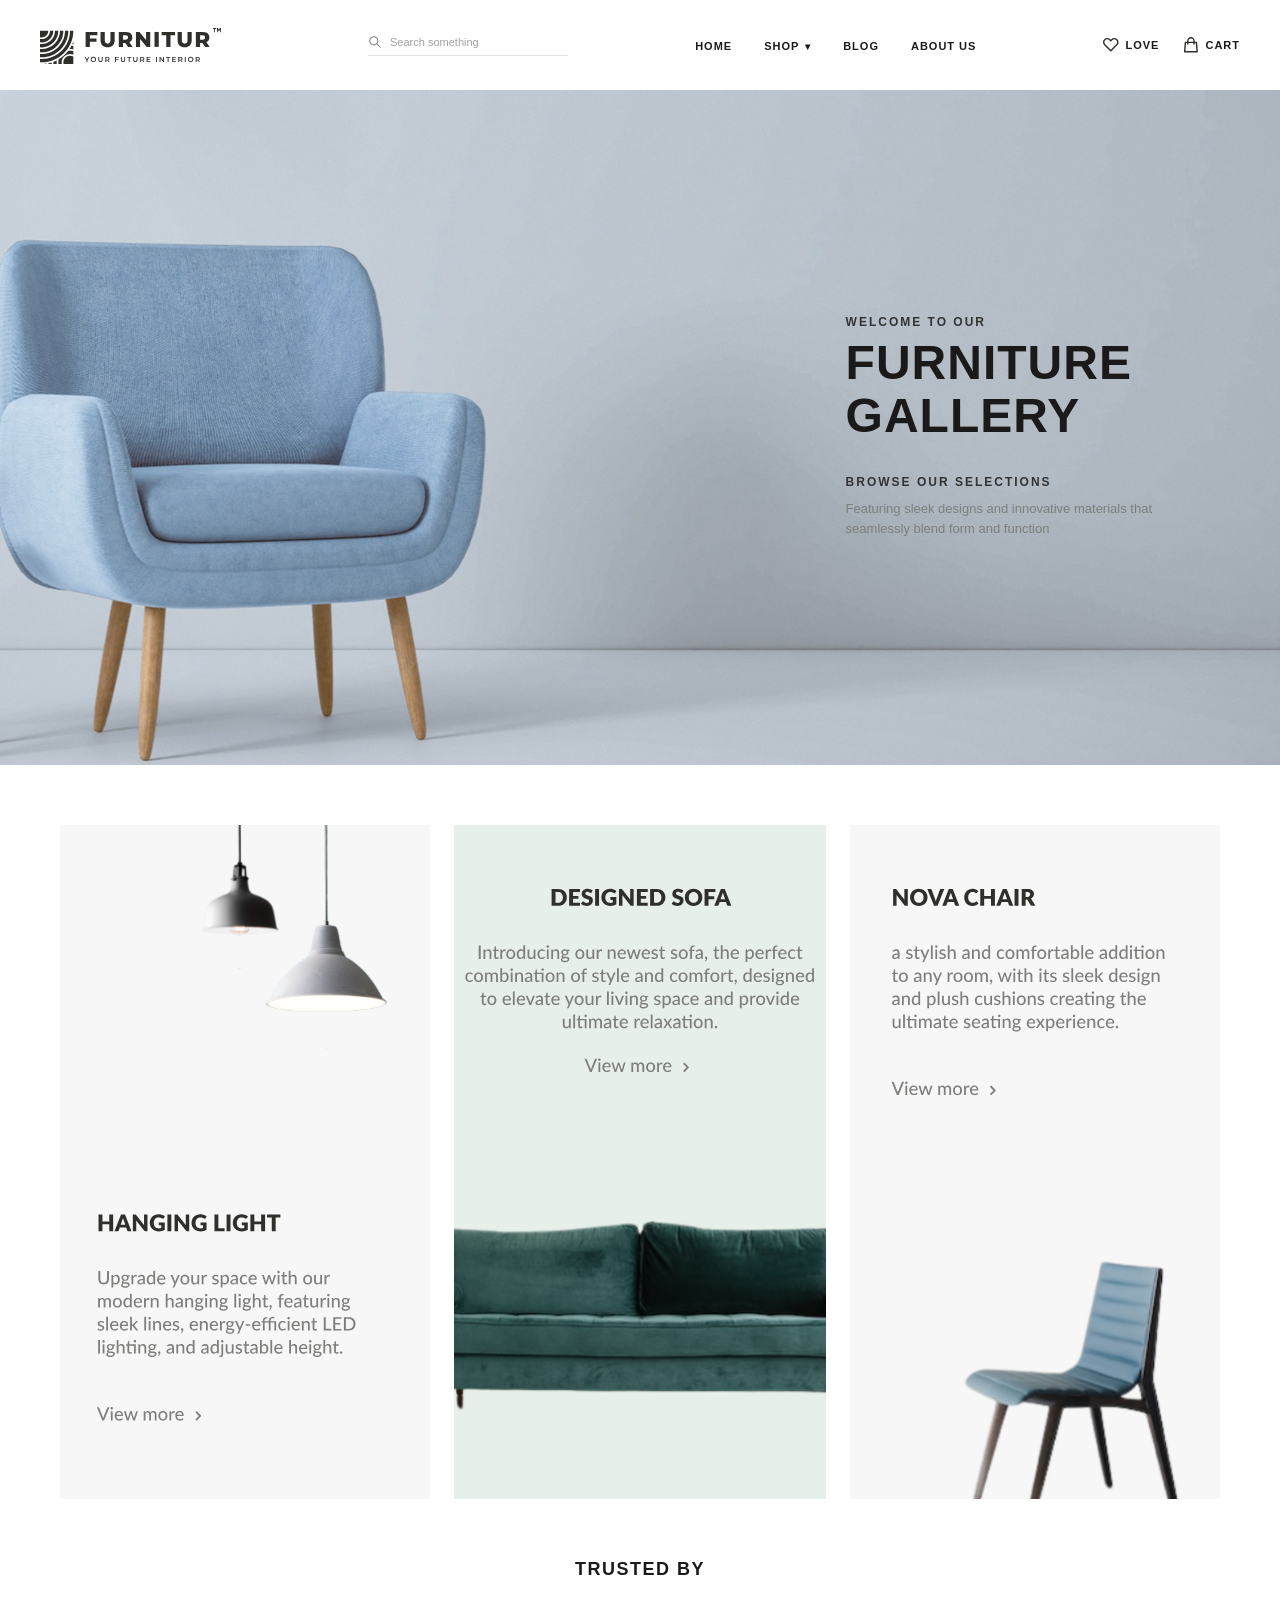
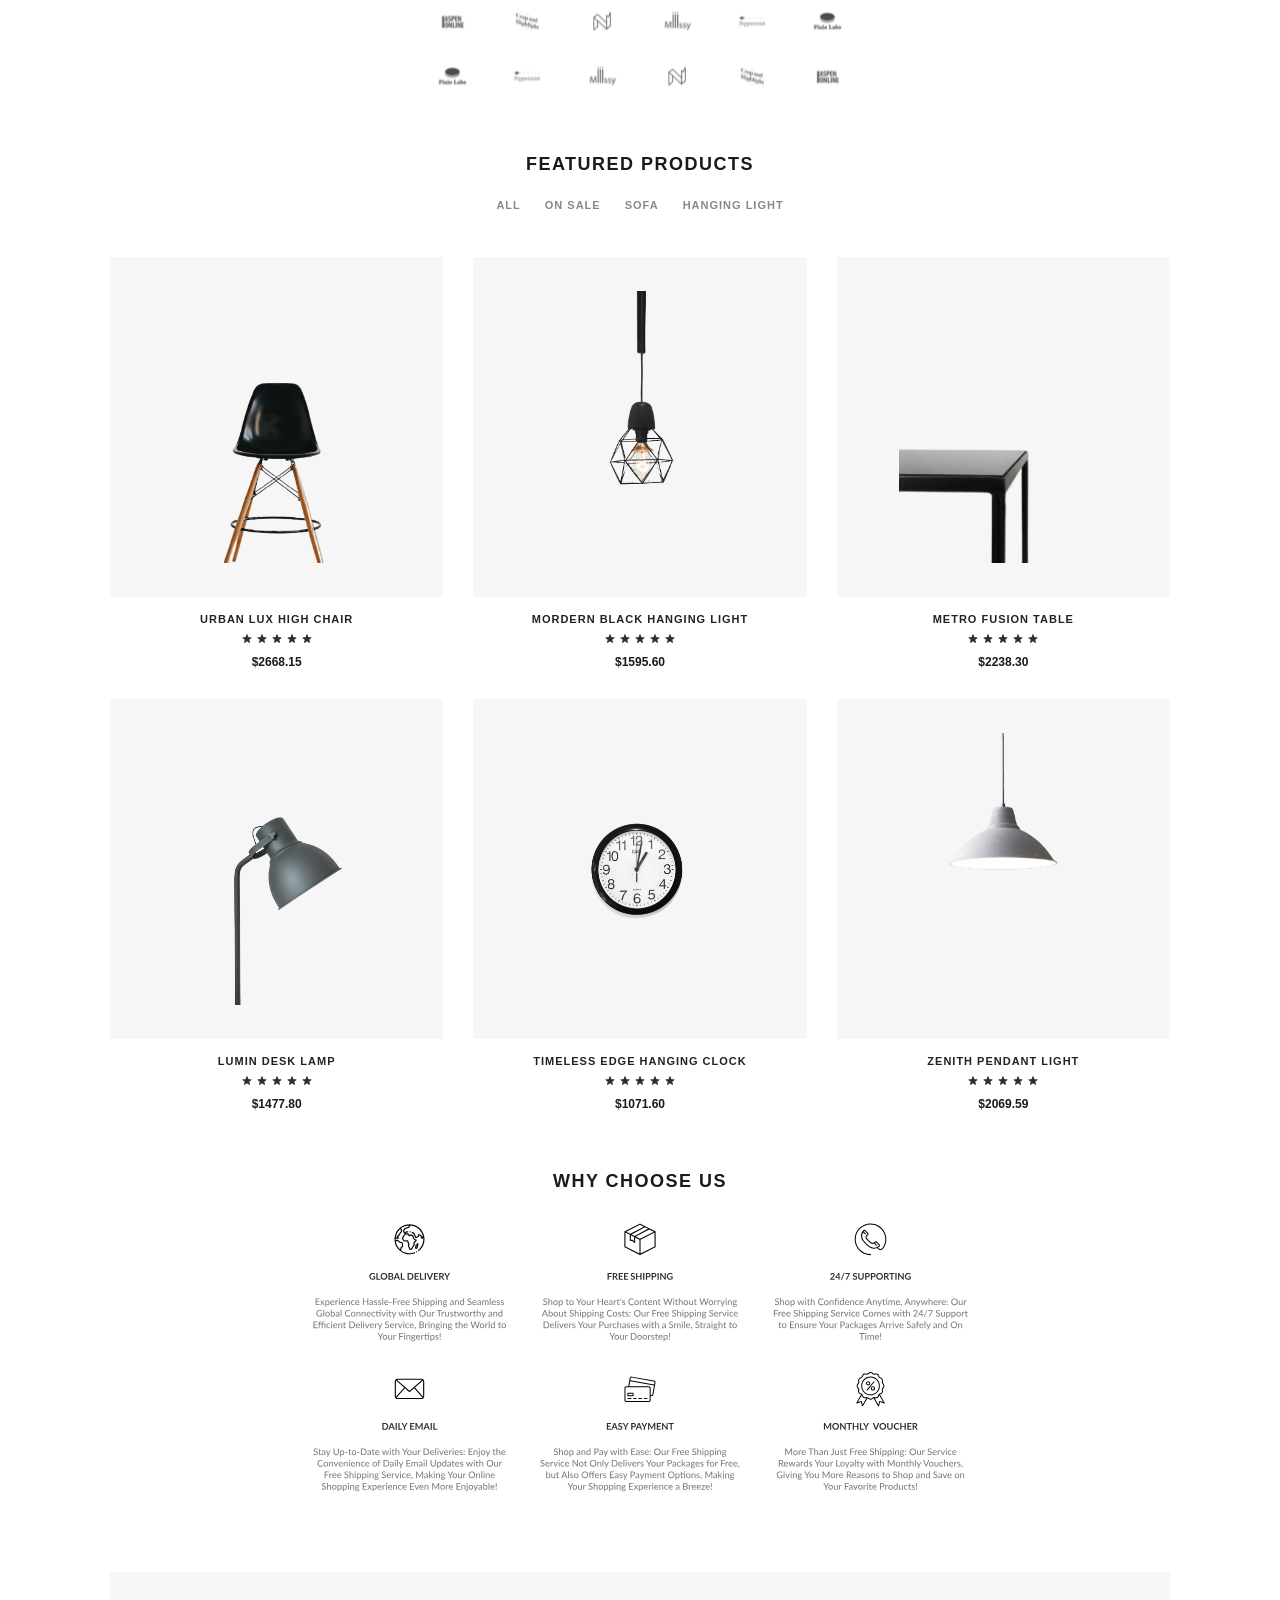
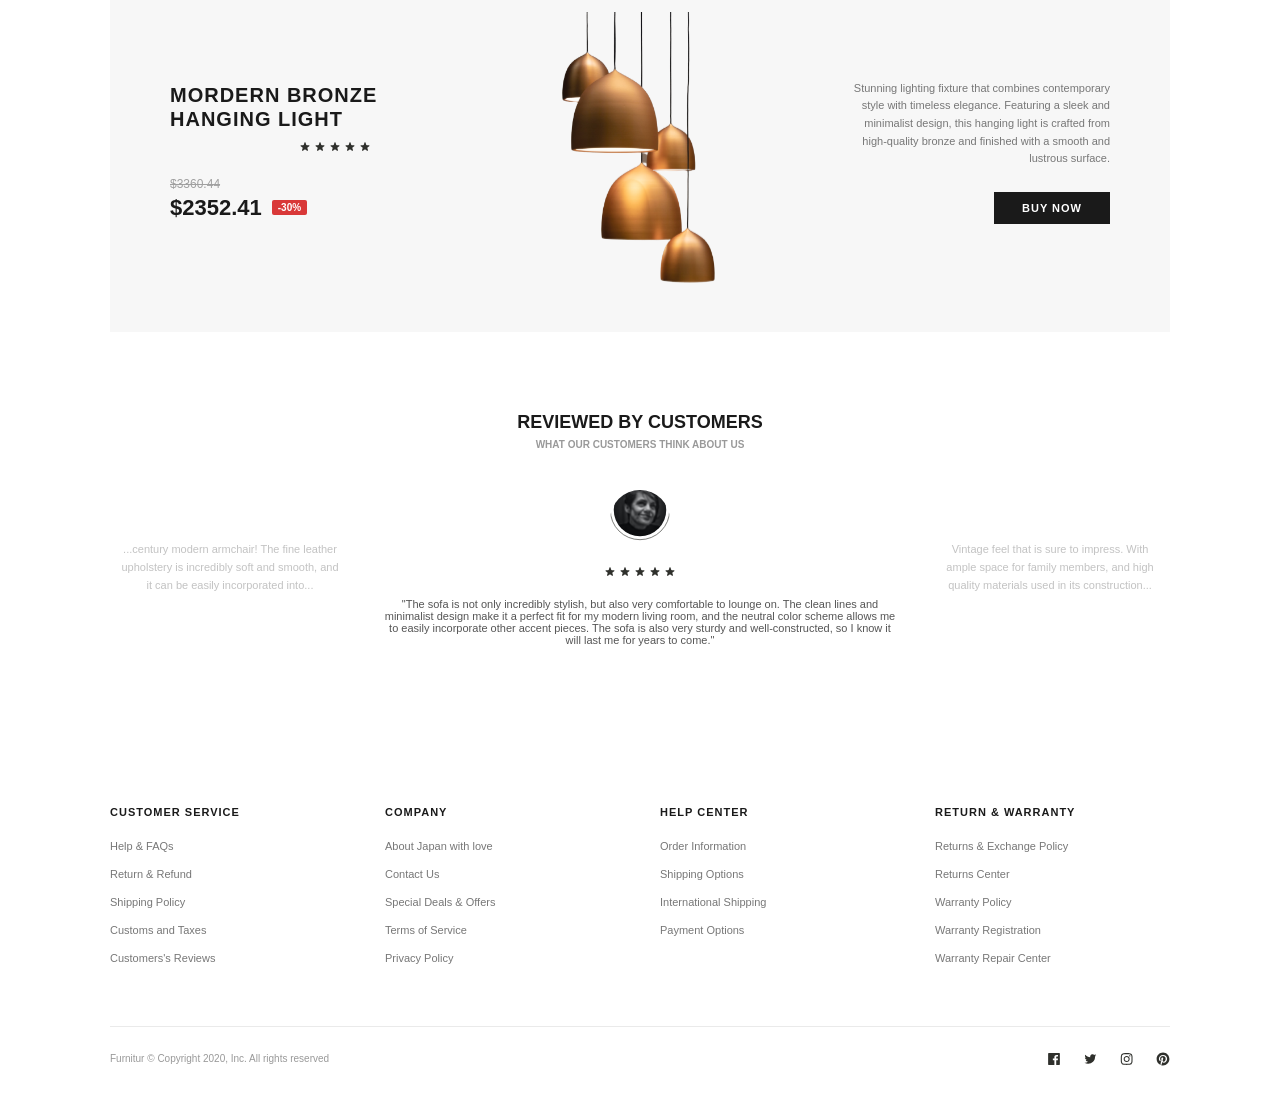
==== index.html @ 1d785d3b "Home Page" ====
<!DOCTYPE html>
<html lang="en">

<head>
    <meta charset="UTF-8">
    <meta name="viewport" content="width=device-width, initial-scale=1.0">
    <title>FURNITUR - Your Furniture Interior</title>
    <link rel="stylesheet" href="style.css">
    <script src="script.js" defer></script>
</head>

<body>
   <header>
    <div class="navbar">
        <!-- Left: Logo -->
        <div class="nav-logo">
            <img src="assets/logo.svg" alt="FURNITUR Logo">
        </div>

        <!-- Left-Center: Search Input -->
        <div class="search-bar">
            <img src="assets/search-icon.svg" alt="Search" class="search-icon">
            <input type="text" placeholder="Search something">
        </div>

        <!-- Center: Navigation Links -->
        <ul class="nav-items-text">
            <li><a href="#">HOME</a></li>
            <li class="dropdown"><a href="#">SHOP <span class="arrow">▾</span></a></li>
            <li><a href="#">BLOG</a></li>
            <li><a href="#">ABOUT US</a></li>
        </ul>

        <!-- Right: Actions -->
        <ul class="nav-items-right">
            <li class="nav-item-link">
                <img src="assets/heart-icon.svg" alt="Love">
                <span>LOVE</span>
            </li>
            <li class="nav-item-link">
                <img src="assets/cart-icon.svg" alt="Cart">
                <span>CART</span>
            </li>
        </ul>
    </div>
</header>
    <main>
        <div class="main-text">
            <h6>WELCOME TO OUR</h6>
            <h1>FURNITURE <br> GALLERY</h1>
            <img src="line.svg" alt="" srcset="">
            <h6>BROWSE OUR SELECTIONS</h6>
            <p>
                Featuring sleek designs and innovative materials that <br> seamlessly
                blend form and function
            </p>
        </div>
    </main>
    <section>
        <div class="banners">
            <img src="assets/banner.svg" alt="" srcset="">
            <img src="assets/banner-2.svg" alt="" srcset="">
            <img src="assets/banner-3.svg" alt="" srcset="">

        </div>
    </section>
    <section>
        <div class="trusted-by">
            <h4>TRUSTED BY</h4>
        </div>
        <div class="trust-logos">
            <img src="assets/brand-logo-1.svg" alt="" srcset="">
            <img src="assets/brand-logo-2.svg" alt="" srcset="">
            <img src="assets/brand-logo-3.svg" alt="" srcset="">
            <img src="assets/brand-logo-4.svg" alt="" srcset="">
            <img src="assets/brand-logo-5.svg" alt="" srcset="">
            <img src="assets/brand-logo-6.svg" alt="" srcset="">
        </div>
        <div class="trust-logos-reverse">
            <img src="assets/brand-logo-6.svg" alt="" srcset="">
            <img src="assets/brand-logo-5.svg" alt="" srcset="">
            <img src="assets/brand-logo-4.svg" alt="" srcset="">
            <img src="assets/brand-logo-3.svg" alt="" srcset="">
            <img src="assets/brand-logo-2.svg" alt="" srcset="">
            <img src="assets/brand-logo-1.svg" alt="" srcset="">
        </div>
    </section>
    <section>
        <div class="products">
            <div class="products-text">
                <h4>FEATURED PRODUCTS</h4>
            </div>
            <div class="categories">
                <button class="category-btn" data-category="all">ALL</button>
                <button class="category-btn" data-category="chairs">ON SALE</button>
                <button class="category-btn" data-category="lights">SOFA</button>
                <button class="category-btn" data-category="tables">HANGING LIGHT</button>
            </div>
            <div class="product-container">

            </div>
        </div>
    </section>
    <section>
        <div class="choose-text">
            <h4>WHY CHOOSE US</h4>
        </div>
        <div class="why-choose-us">
            <img src="assets/why-1.svg" alt="" srcset="">
            <img src="assets/why-2.svg" alt="" srcset="">
            <img src="assets/why-3.svg" alt="" srcset="">
        </div>
        <div class="why-choose-us-reverse">
            <img src="assets/why-4.svg" alt="" srcset="">
            <img src="assets/why-5.svg" alt="" srcset="">
            <img src="assets/why-6.svg" alt="" srcset="">
        </div>
    </section>
<section class="promo-banner-section">
    <div class="promo-banner">
        <div class="promo-left">
            <h2>MORDERN BRONZE<br>HANGING LIGHT</h2>
            <div class="promo-rating">
                <img src="assets/rating.svg" alt="Rating">
            </div>
            <div class="promo-price-box">
                <span class="old-price">$3360.44</span>
                <div class="price-discount-row">
                    <span class="current-price">$2352.41</span>
                    <span class="discount-badge">-30%</span>
                </div>
            </div>
        </div>

        <div class="promo-center">
            <img src="assets/modern-broze-hanging-light-img.svg" alt="Modern Bronze Hanging Light">
        </div>

        <div class="promo-right">
            <p>
                Stunning lighting fixture that combines contemporary style with timeless elegance.
                Featuring a sleek and minimalist design, this hanging light is crafted from high-quality bronze
                and finished with a smooth and lustrous surface.
            </p>
            <button class="buy-now-btn">BUY NOW</button>
        </div>
    </div>
</section>

<section class="reviews-section">
    <div class="reviews-header">
        <h2>REVIEWED BY CUSTOMERS</h2>
        <p>WHAT OUR CUSTOMERS THINK ABOUT US</p>
    </div>

    <div class="reviews-container">
        <div class="review-card side-review">
            <p>
                ...century modern armchair! The fine leather upholstery is incredibly soft and smooth, 
                and it can be easily incorporated into...
            </p>
        </div>
        <div class="review-card main-review">
            <div class="avatar-wrapper">
                <img src="assets/review-icon.svg" alt="Customer Photo">
            </div>
            <div class="review-stars">
                <img src="assets/rating.svg" alt="5 Stars">
            </div>
            <p class="review-text">
                "The sofa is not only incredibly stylish, but also very comfortable to lounge on. The clean 
                lines and minimalist design make it a perfect fit for my modern living room, and the 
                neutral color scheme allows me to easily incorporate other accent pieces. The sofa is also 
                very sturdy and well-constructed, so I know it will last me for years to come."
            </p>
        </div>
        <div class="review-card side-review">
            <p>
                Vintage feel that is sure to impress. With ample space for family members, and high 
                quality materials used in its construction...
            </p>
        </div>
    </div>
</section>
<footer>
    <div class="footer-container">
        
        <!-- Top Links Grid -->
        <div class="footer-links">
            <div class="footer-column">
                <h4>CUSTOMER SERVICE</h4>
                <ul>
                    <li><a href="#">Help & FAQs</a></li>
                    <li><a href="#">Return & Refund</a></li>
                    <li><a href="#">Shipping Policy</a></li>
                    <li><a href="#">Customs and Taxes</a></li>
                    <li><a href="#">Customers's Reviews</a></li>
                </ul>
            </div>

            <div class="footer-column">
                <h4>COMPANY</h4>
                <ul>
                    <li><a href="#">About Japan with love</a></li>
                    <li><a href="#">Contact Us</a></li>
                    <li><a href="#">Special Deals & Offers</a></li>
                    <li><a href="#">Terms of Service</a></li>
                    <li><a href="#">Privacy Policy</a></li>
                </ul>
            </div>

            <div class="footer-column">
                <h4>HELP CENTER</h4>
                <ul>
                    <li><a href="#">Order Information</a></li>
                    <li><a href="#">Shipping Options</a></li>
                    <li><a href="#">International Shipping</a></li>
                    <li><a href="#">Payment Options</a></li>
                </ul>
            </div>

            <div class="footer-column">
                <h4>RETURN & WARRANTY</h4>
                <ul>
                    <li><a href="#">Returns & Exchange Policy</a></li>
                    <li><a href="#">Returns Center</a></li>
                    <li><a href="#">Warranty Policy</a></li>
                    <li><a href="#">Warranty Registration</a></li>
                    <li><a href="#">Warranty Repair Center</a></li>
                </ul>
            </div>
        </div>

        <!-- Divider Line -->
        <hr class="footer-divider">

        <!-- Bottom Copyright Row -->
        <div class="footer-bottom">
            <p class="copyright">Furnitur © Copyright 2020, Inc. All rights reserved</p>
            <div class="footer-socials">
                <img src="assets/footer-logos.svg" alt="Social Media Links">
            </div>
        </div>

    </div>
</footer>
</body>

</html>
---- style.css ----
* {
    margin: 0;
    padding: 0;
    box-sizing: border-box;
}

body {
    background-color: #ffffff;
    font-family: 'Inter', sans-serif;
    color: #1a1a1a;
}

/* ================= HEADER / NAVBAR ================= */
header {
    width: 100%;
    background-color: #ffffff;
}

.navbar {
    display: flex;
    align-items: center;
    justify-content: space-between;
    height: 90px;
    max-width: 1280px;
    margin: 0 auto;
    padding: 0 40px;
}

/* 1. Logo */
.nav-logo img {
    height: 38px;
    width: auto;
    display: block;
}

/* 2. Search Bar (Underlined Style) */
.search-bar {
    display: flex;
    align-items: center;
    gap: 8px;
    border-bottom: 1px solid #e0e0e0;
    padding-bottom: 6px;
    width: 200px;
    margin-left: 20px;
}

.search-bar .search-icon {
    width: 14px;
    height: 14px;
    opacity: 0.6;
}

.search-bar input {
    border: none;
    outline: none;
    font-size: 11px;
    font-family: inherit;
    color: #333333;
    width: 100%;
    background: transparent;
}

.search-bar input::placeholder {
    color: #a0a0a0;
}

/* 3. Middle Links */
.nav-items-text {
    display: flex;
    align-items: center;
    list-style: none;
    gap: 32px;
}

.nav-items-text li a {
    text-decoration: none;
    color: #1a1a1a;
    font-size: 11px;
    font-weight: 700;
    letter-spacing: 1px;
    transition: color 0.2s ease;
}

.nav-items-text li a:hover {
    color: #666666;
}

.nav-items-text .arrow {
    font-size: 10px;
    margin-left: 2px;
}

/* 4. Right Action Items */
.nav-items-right {
    display: flex;
    align-items: center;
    list-style: none;
    gap: 24px;
}

.nav-item-link {
    display: flex;
    align-items: center;
    gap: 6px;
    cursor: pointer;
    font-size: 11px;
    font-weight: 700;
    letter-spacing: 1px;
    color: #1a1a1a;
}

.nav-item-link img {
    width: 16px;
    height: 16px;
}

/* ================= MAIN / HERO SECTION ================= */
main {
    background-image: url("assets/rectangle-bg.svg");
    background-size: cover;
    background-position: center;
    background-repeat: no-repeat;
    height: 75vh;
    display: flex;
    align-items: center;
    justify-content: flex-end;
    padding-right: 10%;
}

.main-text {
    max-width: 450px;
}

.main-text h6 {
    font-weight: 600;
    font-size: 12px;
    letter-spacing: 2px;
    color: #333333;
    margin-bottom: 8px;
}

.main-text h1 {
    font-weight: 900;
    font-size: 48px;
    line-height: 1.1;
    color: #1a1a1a;
    letter-spacing: 1px;
    margin-bottom: 12px;
}

.main-text img {
    width: 180px;
    height: auto;
    margin-bottom: 20px;
    display: block;
}

.main-text p {
    color: #7E7F7C;
    font-weight: 400;
    font-size: 13px;
    line-height: 1.6;
    margin-top: 10px;
}

/* ================= BANNERS & TRUSTED ================= */
.banners {
    margin: 60px auto;
    display: flex;
    flex-direction: row;
    gap: 24px;
    justify-content: center;
    max-width: 1200px;
    padding: 0 20px;
}

.banners img {
    width: 32%;
    height: auto;
    object-fit: cover;
}

.trusted-by,
.choose-text,
.products-text {
    font-weight: 800;
    font-size: 18px;
    letter-spacing: 1.5px;
    display: flex;
    justify-content: center;
    margin-top: 60px;
    margin-bottom: 24px;
}

.trust-logos,
.trust-logos-reverse {
    display: flex;
    flex-direction: row;
    gap: 40px;
    justify-content: center;
    align-items: center;
    margin-bottom: 20px;
}

.trust-logos img,
.trust-logos-reverse img {
    height: 35px;
    width: auto;
    opacity: 0.7;
}

/* ================= CATEGORY BUTTONS ================= */
.categories {
    display: flex;
    justify-content: center;
    gap: 24px;
    margin-bottom: 40px;
}

.category-btn {
    border: none;
    background: transparent;
    font-size: 11px;
    font-weight: 700;
    letter-spacing: 1px;
    color: #888888;
    cursor: pointer;
    padding-bottom: 4px;
    border-bottom: 2px solid transparent;
    transition: all 0.2s ease;
}

.category-btn.active,
.category-btn:hover {
    color: #000000;
    border-bottom: 2px solid #000000;
}

/* ================= PRODUCT GRID & CARDS ================= */
.product-container {
    display: grid;
    grid-template-columns: repeat(3, 1fr); /* 3 Columns layout as seen in Figma */
    gap: 30px;
    max-width: 1100px;
    margin: 0 auto;
    padding: 0 20px;
}

.card {
    display: flex;
    flex-direction: column;
    align-items: center;
    text-align: center;
}

/* Product Gray Image Container */
.card-img-wrapper {
    background-color: #f7f7f7;
    width: 100%;
    height: 340px;
    display: flex;
    align-items: center;
    justify-content: center;
    margin-bottom: 16px;
}

.card-img-wrapper img {
    max-height: 80%;
    max-width: 80%;
    object-fit: contain;
}

.product-name {
    font-weight: 700;
    font-size: 11px;
    letter-spacing: 1px;
    margin-bottom: 6px;
    color: #222222;
}

.rating {
    margin-bottom: 6px;
}

.rating img {
    height: 12px;
    width: auto;
}

.product-price {
    font-weight: 700;
    font-size: 12px;
    color: #1a1a1a;
}

/* ================= WHY CHOOSE US ================= */
.why-choose-us,
.why-choose-us-reverse {
    margin-top: 30px;
    display: flex;
    justify-content: center;
    gap: 30px;
}

.why-choose-us img,
.why-choose-us-reverse img {
    height: 120px;
    width: auto;
}
/* ================= PROMO BANNER SECTION ================= */
.promo-banner-section {
    max-width: 1100px;
    margin: 80px auto 60px;
    padding: 0 20px;
}

.promo-banner {
    background-color: #f7f7f7;
    display: flex;
    align-items: center;
    justify-content: space-between;
    padding: 40px 60px;
    position: relative;
}

.promo-left {
    flex: 1;
    max-width: 250px;
}

.promo-left h2 {
    font-size: 20px;
    font-weight: 800;
    letter-spacing: 1px;
    color: #1a1a1a;
    line-height: 1.2;
    margin-bottom: 10px;
}

.promo-rating img {
    height: 12px;
    width: auto;
    margin-bottom: 20px;
}

.promo-price-box {
    display: flex;
    flex-direction: column;
    gap: 4px;
}

.old-price {
    font-size: 12px;
    color: #a0a0a0;
    text-decoration: line-through;
}

.price-discount-row {
    display: flex;
    align-items: center;
    gap: 10px;
}

.current-price {
    font-size: 22px;
    font-weight: 800;
    color: #1a1a1a;
}

.discount-badge {
    background-color: #d93838;
    color: #ffffff;
    font-size: 10px;
    font-weight: 700;
    padding: 2px 6px;
    border-radius: 2px;
}

.promo-center {
    flex: 1;
    display: flex;
    justify-content: center;
}

.promo-center img {
    max-height: 280px;
    width: auto;
    object-fit: contain;
}

.promo-right {
    flex: 1;
    max-width: 260px;
    display: flex;
    flex-direction: column;
    align-items: flex-end;
    text-align: right;
}

.promo-right p {
    font-size: 11px;
    color: #777777;
    line-height: 1.6;
    margin-bottom: 24px;
}

.buy-now-btn {
    background-color: #1a1a1a;
    color: #ffffff;
    border: none;
    padding: 10px 28px;
    font-size: 11px;
    font-weight: 700;
    letter-spacing: 1px;
    cursor: pointer;
    transition: background 0.2s ease;
}

.buy-now-btn:hover {
    background-color: #333333;
}


/* ================= CUSTOMER REVIEWS SECTION ================= */
.reviews-section {
    max-width: 1200px;
    margin: 80px auto;
    padding: 0 20px;
}

.reviews-header {
    text-align: center;
    margin-bottom: 40px;
}

.reviews-header h2 {
    font-size: 18px;
    font-weight: 800;
    color: #1a1a1a;
    margin-bottom: 6px;
}

.reviews-header p {
    font-size: 10px;
    font-weight: 600;
    color: #999999;
}

.reviews-container {
    display: flex;
    align-items: center;
    justify-content: center;
    gap: 40px;
    overflow: hidden;
}
.review-card {
    text-align: center;
}
.main-review {
    max-width: 520px;
    flex-shrink: 0;
}

.avatar-wrapper img {
    width: 60px;
    height: 60px;
    border-radius: 50%;
    object-fit: cover;
    margin-bottom: 12px;
}

.review-stars img {
    height: 12px;
    width: auto;
    margin-bottom: 16px;
}

.review-text {
    font-size: 11px;
    color: #555555;
    font-weight: 400;
}

.side-review {
    max-width: 220px;
    opacity: 0.35;
    font-size: 11px;
    color: #555555;
    line-height: 1.6;
}
footer {
    background-color: #ffffff;
    padding: 80px 0 40px 0;
    width: 100%;
}

.footer-container {
    max-width: 1100px;
    margin: 0 auto;
    padding: 0 20px;
}

.footer-links {
    display: grid;
    grid-template-columns: repeat(4, 1fr);
    gap: 40px;
    margin-bottom: 50px;
}

.footer-column h4 {
    font-size: 11px;
    font-weight: 800;
    letter-spacing: 1px;
    color: #1a1a1a;
    margin-bottom: 18px;
    text-transform: uppercase;
}

.footer-column ul {
    list-style: none;
    padding: 0;
    margin: 0;
}

.footer-column ul li {
    margin-bottom: 10px;
}

.footer-column ul li a {
    font-size: 11px;
    color: #777777;
    text-decoration: none;
    font-weight: 400;
    transition: color 0.2s ease;
}

.footer-column ul li a:hover {
    color: #000000;
}

.footer-divider {
    border: none;
    border-top: 1px solid #eaeaea;
    margin-bottom: 25px;
}

.footer-bottom {
    display: flex;
    justify-content: space-between;
    align-items: center;
}

.copyright {
    font-size: 10px;
    color: #999999;
    font-weight: 400;
}

.footer-socials img {
    height: 14px;
    width: auto;
    display: block;
}
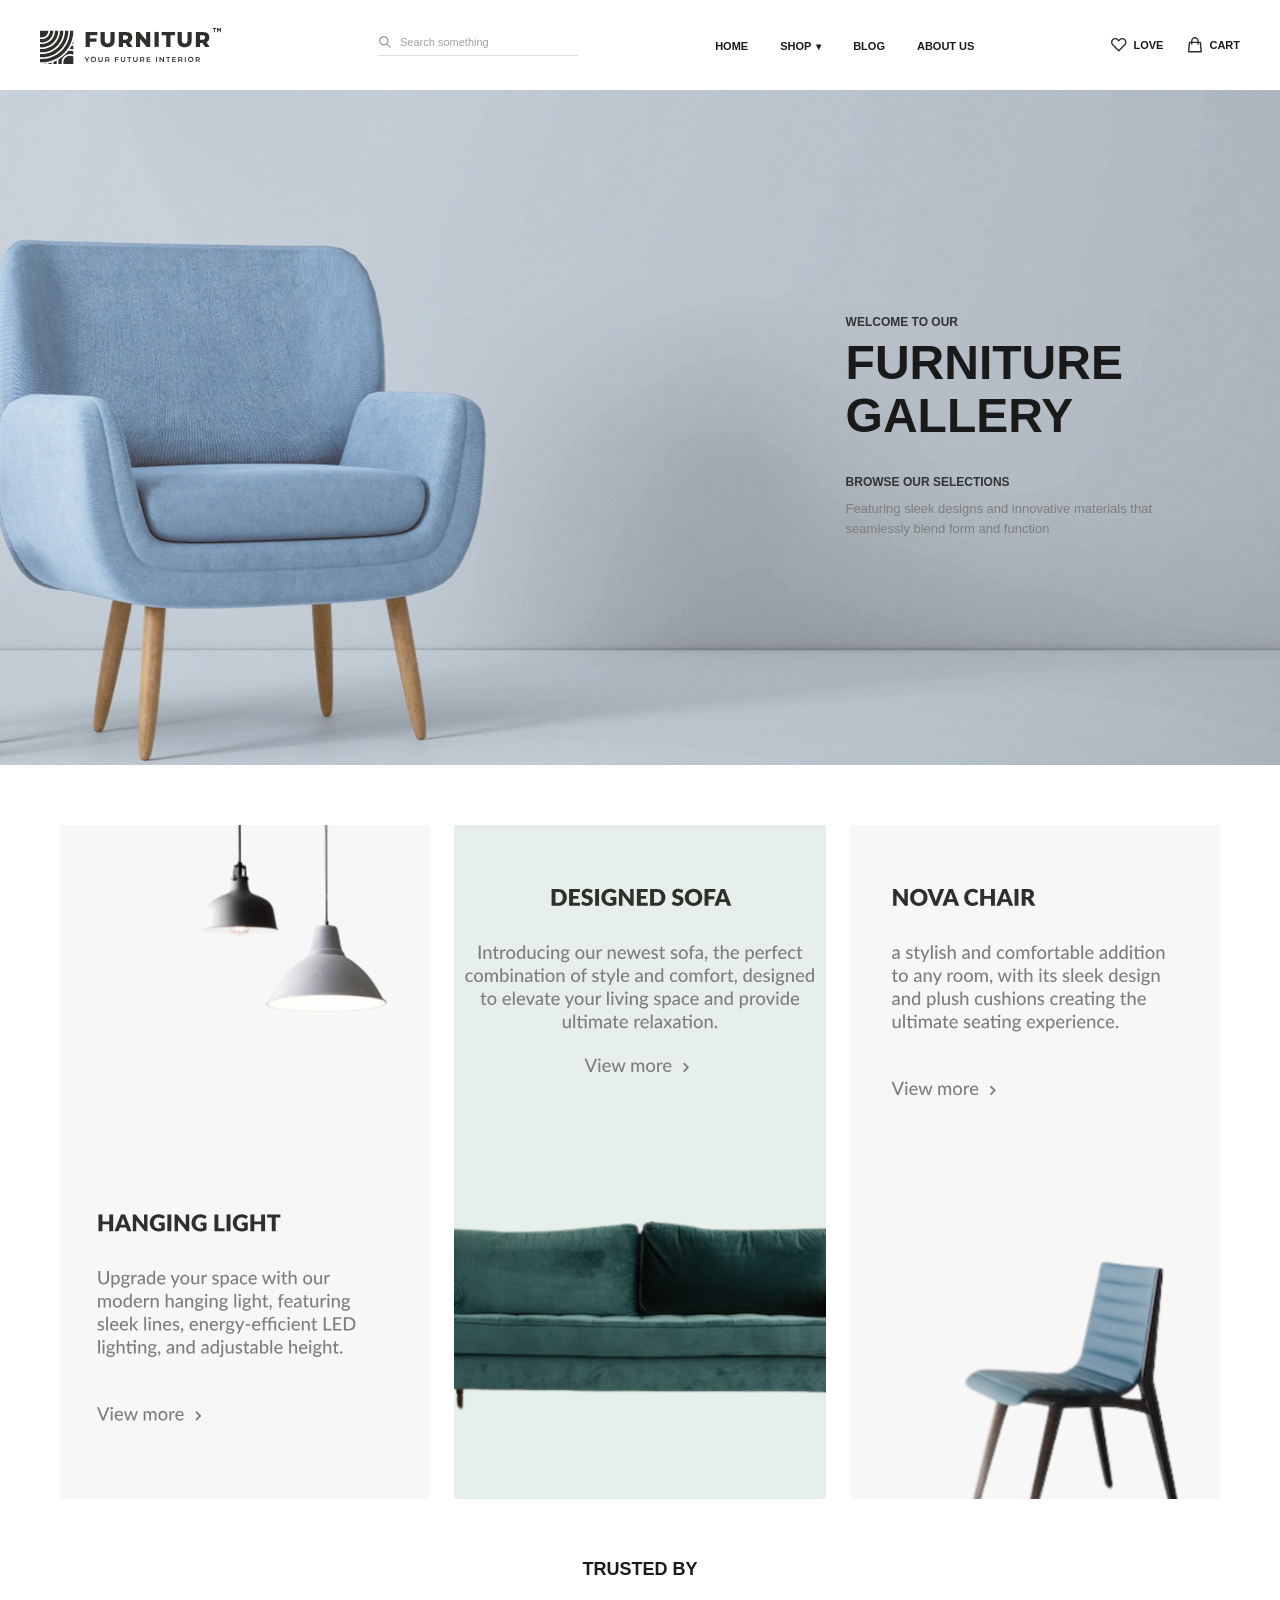
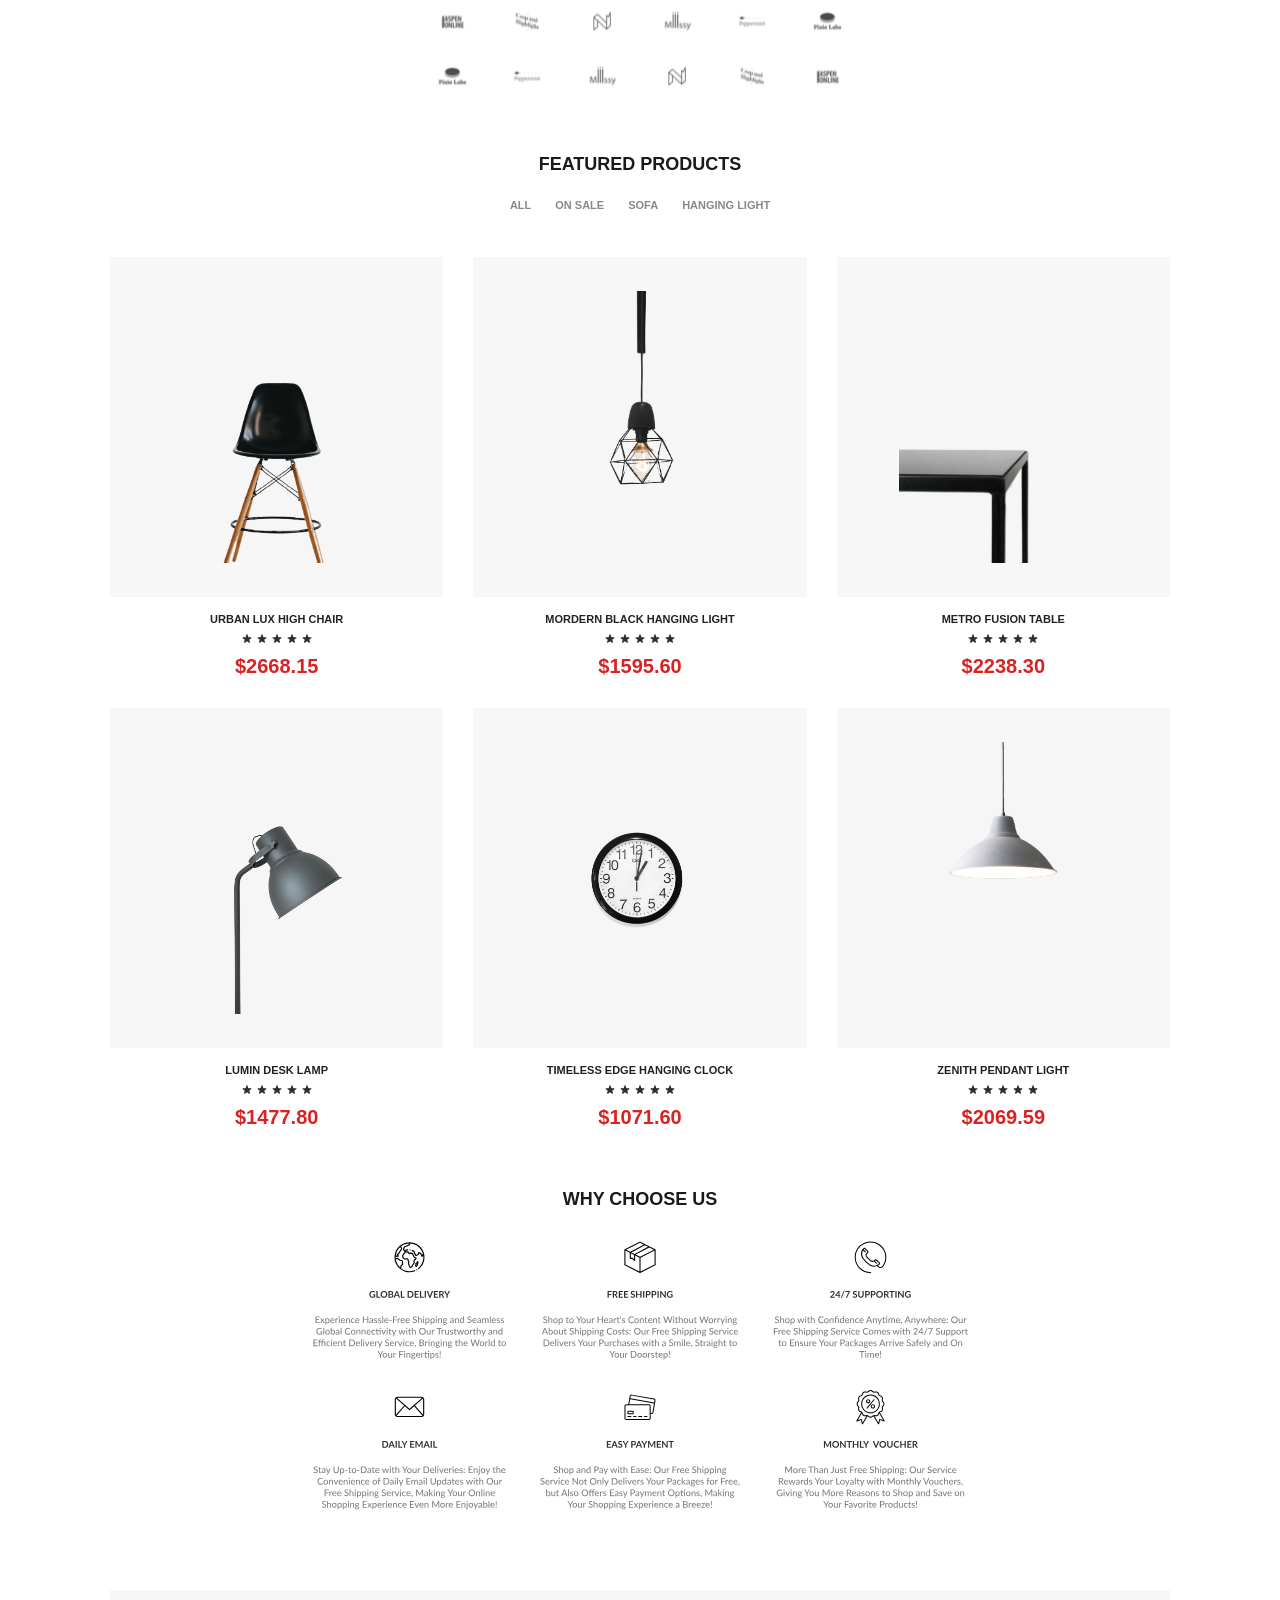
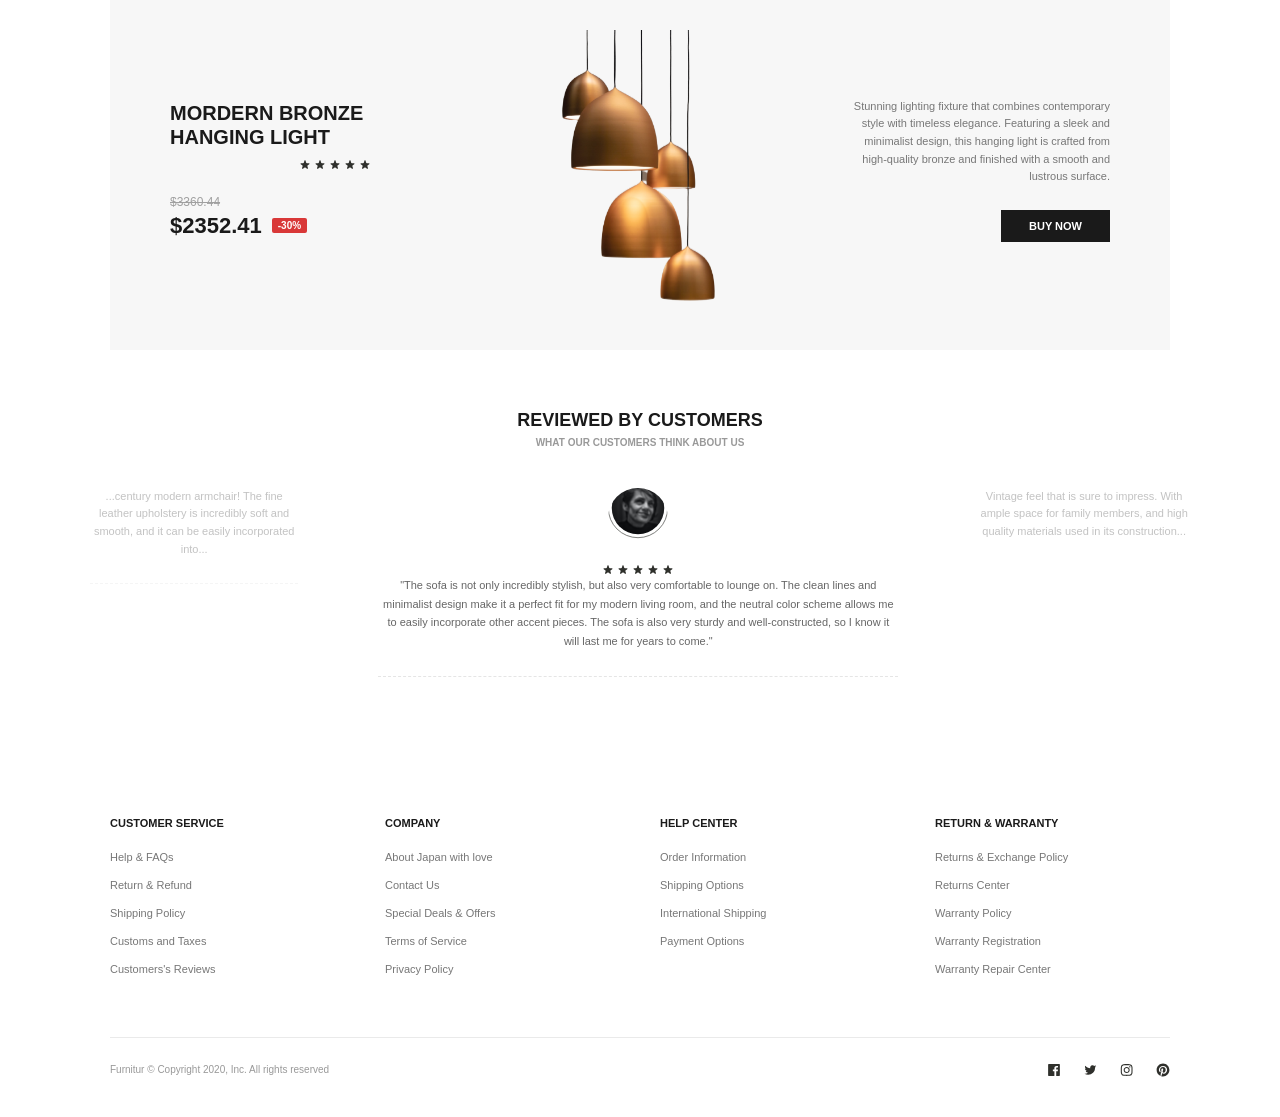
==== commit 398b36b3: "Add Assets" ====
--- a/index.html
+++ b/index.html
@@ -6,21 +6,19 @@
     <meta name="viewport" content="width=device-width, initial-scale=1.0">
     <title>FURNITUR - Your Furniture Interior</title>
     <link rel="stylesheet" href="style.css">
-    <script src="script.js" defer></script>
+    <script src="js/script.js" defer></script>
 </head>
 
 <body>
    <header>
     <div class="navbar">
-        <!-- Left: Logo -->
         <div class="nav-logo">
             <img src="assets/logo.svg" alt="FURNITUR Logo">
         </div>
 
-        <!-- Left-Center: Search Input -->
         <div class="search-bar">
-            <img src="assets/search-icon.svg" alt="Search" class="search-icon">
-            <input type="text" placeholder="Search something">
+            <img src="assets/search-icon.svg" alt="Search" class="search-icon" id="search-btn">
+            <input class="search-input" type="text" placeholder="Search something">
         </div>
 
         <!-- Center: Navigation Links -->
@@ -44,7 +42,7 @@
         </ul>
     </div>
 </header>
-    <main>
+    <main class="main">
         <div class="main-text">
             <h6>WELCOME TO OUR</h6>
             <h1>FURNITURE <br> GALLERY</h1>
--- a/style.css
+++ b/style.css
@@ -8,6 +8,7 @@
     background-color: #ffffff;
     font-family: 'Inter', sans-serif;
     color: #1a1a1a;
+    overflow-x: hidden;
 }
 
 /* ================= HEADER / NAVBAR ================= */
@@ -77,7 +78,6 @@
     color: #1a1a1a;
     font-size: 11px;
     font-weight: 700;
-    letter-spacing: 1px;
     transition: color 0.2s ease;
 }
 
@@ -105,7 +105,6 @@
     cursor: pointer;
     font-size: 11px;
     font-weight: 700;
-    letter-spacing: 1px;
     color: #1a1a1a;
 }
 
@@ -114,8 +113,7 @@
     height: 16px;
 }
 
-/* ================= MAIN / HERO SECTION ================= */
-main {
+.main {
     background-image: url("assets/rectangle-bg.svg");
     background-size: cover;
     background-position: center;
@@ -125,6 +123,9 @@
     align-items: center;
     justify-content: flex-end;
     padding-right: 10%;
+   
+    margin-bottom: 60px;
+
 }
 
 .main-text {
@@ -134,7 +135,6 @@
 .main-text h6 {
     font-weight: 600;
     font-size: 12px;
-    letter-spacing: 2px;
     color: #333333;
     margin-bottom: 8px;
 }
@@ -144,7 +144,6 @@
     font-size: 48px;
     line-height: 1.1;
     color: #1a1a1a;
-    letter-spacing: 1px;
     margin-bottom: 12px;
 }
 
@@ -185,7 +184,6 @@
 .products-text {
     font-weight: 800;
     font-size: 18px;
-    letter-spacing: 1.5px;
     display: flex;
     justify-content: center;
     margin-top: 60px;
@@ -217,12 +215,11 @@
     margin-bottom: 40px;
 }
 
-.category-btn {
+.category-btn , .searchCategory-btn{
     border: none;
     background: transparent;
     font-size: 11px;
     font-weight: 700;
-    letter-spacing: 1px;
     color: #888888;
     cursor: pointer;
     padding-bottom: 4px;
@@ -273,7 +270,6 @@
 .product-name {
     font-weight: 700;
     font-size: 11px;
-    letter-spacing: 1px;
     margin-bottom: 6px;
     color: #222222;
 }
@@ -331,7 +327,6 @@
 .promo-left h2 {
     font-size: 20px;
     font-weight: 800;
-    letter-spacing: 1px;
     color: #1a1a1a;
     line-height: 1.2;
     margin-bottom: 10px;
@@ -411,7 +406,6 @@
     padding: 10px 28px;
     font-size: 11px;
     font-weight: 700;
-    letter-spacing: 1px;
     cursor: pointer;
     transition: background 0.2s ease;
 }
@@ -510,7 +504,6 @@
 .footer-column h4 {
     font-size: 11px;
     font-weight: 800;
-    letter-spacing: 1px;
     color: #1a1a1a;
     margin-bottom: 18px;
     text-transform: uppercase;
@@ -560,4 +553,964 @@
     height: 14px;
     width: auto;
     display: block;
+}
+/* ================= SEARCH RESULTS PAGE ================= */
+.search-results-page {
+    max-width: 1280px;
+    margin: 0 auto;
+    padding: 20px 40px 80px 40px;
+}
+
+/* Breadcrumb */
+.breadcrumb-container {
+     margin-bottom: 20px;
+}
+
+.breadcrumb {
+    font-size: 11px;
+    color: #999999;
+    font-weight: 500;
+}
+
+.breadcrumb span {
+    color: #1a1a1a;
+    font-weight: 600;
+}
+
+/* Layout Grid */
+.search-layout {
+    display: flex;
+    gap: 40px;
+    align-items: flex-start;
+     margin-top: 10px;
+}
+
+/* ================= LEFT SIDEBAR ================= */
+/* ================= LEFT SIDEBAR & FILTERS ================= */
+.sidebar-filters {
+    width: 230px;
+    flex-shrink: 0;
+}
+
+.filter-group {
+    margin-bottom: 40px;
+}
+
+/* Category & Shop By Main Titles */
+.filter-title {
+    font-size: 14px;
+    font-weight: 800;
+    color: #1a1a1a;
+    letter-spacing: 0.5px;
+    text-transform: uppercase;
+    margin-bottom: 22px;
+    padding-bottom: 10px;
+    position: relative;
+}
+
+/* Dark Accent Underline for Main Section Titles */
+.filter-title::after,
+.result-heading::after {
+    content: "";
+    position: absolute;
+    left: 0;
+    bottom: 0;
+    width: 38px;
+    height: 4px;
+    background-color: #222222;
+}
+
+/* Accordion Items with Light Gray Dividing Lines */
+.filter-accordion {
+    border-bottom: 1px solid #e5e5e5; /* Grayish line under headings */
+    padding: 14px 0;
+}
+
+.accordion-header {
+    display: flex;
+    justify-content: space-between;
+    align-items: center;
+    font-size: 12px;
+    font-weight: 800;
+    color: #1a1a1a;
+    letter-spacing: 0.5px;
+    text-transform: uppercase;
+    cursor: pointer;
+    user-select: none;
+}
+
+.accordion-header .icon {
+    font-size: 14px;
+    font-weight: 400;
+    color: #666666;
+}
+
+/* Sub-category Items List */
+.accordion-list {
+    list-style: none;
+    padding-top: 14px;
+    padding-bottom: 4px;
+}
+
+.accordion-list li {
+    margin-bottom: 10px;
+}
+
+.accordion-list li:last-child {
+    margin-bottom: 0;
+}
+
+.searchCategory-btn {
+    display: block;
+    width: 100%;
+    text-align: left;
+    background: transparent;
+    border: none !important;
+    font-size: 12px;
+    font-weight: 500;
+    color: #777777;
+    cursor: pointer;
+    padding: 2px 0;
+    transition: color 0.2s ease;
+}
+
+.searchCategory-btn:hover,
+.searchCategory-btn.active {
+    color: #1a1a1a;
+    font-weight: 700;
+    border-bottom: none !important;
+}
+
+/* Count Lists (Materials, Size, etc.) */
+.filter-count-list li {
+    display: flex;
+    justify-content: space-between;
+    align-items: center;
+    font-size: 12px;
+    color: #777777;
+    margin-bottom: 10px;
+}
+
+.filter-count-list .count {
+    color: #aaaaaa;
+    font-size: 11px;
+}
+
+/* Price Range Box */
+.price-slider-box {
+    padding-top: 14px;
+    padding-bottom: 6px;
+}
+
+.price-range {
+    -webkit-appearance: none;
+    appearance: none;
+    width: 100%;
+    height: 3px;
+    background: #1a1a1a;
+    margin-bottom: 16px;
+    cursor: pointer;
+}
+
+.price-range::-webkit-slider-thumb {
+    -webkit-appearance: none;
+    appearance: none;
+    width: 12px;
+    height: 12px;
+    border-radius: 50%;
+    background: #1a1a1a;
+    cursor: pointer;
+}
+
+.price-inputs {
+    display: flex;
+    justify-content: space-between;
+    align-items: center;
+}
+
+.price-label {
+    font-size: 11px;
+    font-weight: 600;
+    color: #666666;
+}
+
+.btn-apply {
+    background-color: #1a1a1a;
+    color: #ffffff;
+    border: none;
+    padding: 5px 14px;
+    font-size: 10px;
+    font-weight: 700;
+    cursor: pointer;
+    text-transform: uppercase;
+}
+
+.compare-desc {
+    font-size: 11px;
+    color: #888888;
+    line-height: 1.5;
+    padding-top: 10px;
+}
+
+/* ================= RESULTS HEADING ================= */
+.result-heading {
+    font-size: 18px;
+    font-weight: 800;
+    color: #1a1a1a;
+    text-transform: uppercase;
+    letter-spacing: 0.5px;
+    margin-bottom: 24px;
+    padding-bottom: 10px;
+    position: relative;
+}
+
+/* Toolbar Controls */
+.results-toolbar {
+    display: flex;
+    justify-content: space-between;
+    align-items: center;
+    margin-bottom: 30px;
+}
+
+.toolbar-left {
+    display: flex;
+    align-items: center;
+    gap: 15px;
+}
+
+.badge-on-sale {
+    background-color: #e52e2e;
+    color: #ffffff;
+    font-size: 10px;
+    font-weight: 700;
+    padding: 6px 14px;
+}
+
+.sort-dropdown {
+    background-color: #f7f7f7;
+    padding: 6px 14px;
+    font-size: 11px;
+    color: #666666;
+    display: flex;
+    align-items: center;
+    gap: 12px;
+    cursor: pointer;
+}
+
+.sort-dropdown strong {
+    color: #1a1a1a;
+}
+
+.view-toggles {
+    display: flex;
+    gap: 4px;
+}
+
+.view-toggles button {
+    border: 1px solid #e0e0e0;
+    background: #ffffff;
+    width: 28px;
+    height: 28px;
+    display: flex;
+    align-items: center;
+    justify-content: center;
+    cursor: pointer;
+    font-size: 12px;
+    color: #888888;
+}
+
+.view-toggles button.active {
+    background: #1a1a1a;
+    color: #ffffff;
+    border-color: #1a1a1a;
+}
+
+.toolbar-right .results-count {
+    font-size: 10px;
+    font-weight: 700;
+    color: #888888;
+}
+
+.product-container.search-grid {
+    grid-template-columns: repeat(3, 1fr);
+    gap: 24px;
+    max-width: 100%;
+    padding: 0;
+}
+.search-page-body {
+    background-color: #ffffff;
+}
+.search-page-main {
+    background-image: none !important;
+    background-color: #ffffff;
+    height: auto !important;
+    min-height: 100vh;
+    /* padding: 20px 40px 80px 40px; */
+    display: block !important;
+    max-width: 1280px;
+    margin: 0 auto;
+}
+
+.search-grid {
+    display: grid;
+    grid-template-columns: repeat(3, 1fr);
+    gap: 24px;
+    width: 100%;
+}
+.filter-accordion .accordion-list,
+.filter-accordion .price-slider-box {
+    display: none;
+}
+
+.filter-accordion.open .accordion-list,
+.filter-accordion.open .price-slider-box {
+    display: block;
+}
+.filter-count-list li.active span:first-child,
+.badge-on-sale.active {
+    color: #000000;
+    font-weight: 700;
+}
+/* Fix sidebar category list — no underline, plain text like the design */
+.searchCategory-btn {
+    display: block;
+    width: 100%;
+    text-align: left;
+    border-bottom: none !important;
+    padding: 3px 0;
+}
+
+.searchCategory-btn.active,
+.searchCategory-btn:hover {
+    color: #1a1a1a;
+    font-weight: 700;
+    border-bottom: none !important;
+}
+
+/* Functional price range slider with visible thumb */
+.price-range {
+    -webkit-appearance: none;
+    appearance: none;
+    width: 100%;
+    height: 3px;
+    background: #1a1a1a;
+    margin-bottom: 15px;
+    cursor: pointer;
+}
+
+.price-range::-webkit-slider-thumb {
+    -webkit-appearance: none;
+    appearance: none;
+    width: 12px;
+    height: 12px;
+    border-radius: 50%;
+    background: #1a1a1a;
+    cursor: pointer;
+}
+
+.price-range::-moz-range-thumb {
+    width: 12px;
+    height: 12px;
+    border-radius: 50%;
+    background: #1a1a1a;
+    border: none;
+    cursor: pointer;
+}
+
+/* List view (toggled by the ≡ button) */
+.search-grid.list-view {
+    grid-template-columns: 1fr;
+}
+
+.search-grid.list-view .card {
+    flex-direction: row;
+    align-items: center;
+    text-align: left;
+    gap: 24px;
+}
+
+.search-grid.list-view .card-img-wrapper {
+    width: 160px;
+    height: 160px;
+    flex-shrink: 0;
+    margin-bottom: 0;
+}
+/* Sort dropdown menu */
+.sort-dropdown {
+    position: relative;
+}
+
+.sort-menu {
+    display: none;
+    position: absolute;
+    top: calc(100% + 6px);
+    left: 0;
+    background: #ffffff;
+    border: 1px solid #e0e0e0;
+    list-style: none;
+    min-width: 180px;
+    z-index: 10;
+    box-shadow: 0 4px 12px rgba(0, 0, 0, 0.08);
+}
+
+.sort-dropdown.menu-open .sort-menu {
+    display: block;
+}
+
+.sort-menu li {
+    padding: 10px 14px;
+    font-size: 11px;
+    color: #666666;
+    cursor: pointer;
+    transition: background 0.15s ease;
+}
+
+.sort-menu li:hover {
+    background: #f7f7f7;
+    color: #1a1a1a;
+}
+
+.sort-menu li.active {
+    color: #1a1a1a;
+    font-weight: 700;
+}
+/* Pagination */
+/* Pagination */
+.pagination {
+    display: flex;
+    align-items: center;
+    justify-content: center;
+    gap: 6px;
+    margin-top: 40px;
+}
+
+.page-numbers {
+    display: flex;
+    gap: 6px;
+}
+
+.page-btn,
+.page-arrow {
+    width: 32px;
+    height: 32px;
+    border: 1px solid #e0e0e0;
+    background: #ffffff;
+    color: #888888;
+    font-size: 11px;
+    font-weight: 700;
+    display: flex;
+    align-items: center;
+    justify-content: center;
+    cursor: pointer;
+    transition: all 0.2s ease;
+}
+
+.page-btn:hover,
+.page-arrow:hover:not(:disabled) {
+    border-color: #1a1a1a;
+    color: #1a1a1a;
+}
+
+.page-btn.active {
+    background: #1a1a1a;
+    color: #ffffff;
+    border-color: #1a1a1a;
+}
+
+.page-arrow:disabled {
+    color: #cccccc;
+    cursor: not-allowed;
+    background: #ffffff;
+}
+.search-page-main .main {
+    width: 100vw;
+    position: relative;
+    left: 50%;
+    right: 50%;
+    margin-left: -50vw;
+    margin-right: -50vw;
+    margin-bottom: 60px;
+}
+/* ================= PRODUCT DETAIL STYLES ================= */
+
+.product-detail-main {
+    max-width: 1140px;
+    margin: 0 auto;
+    padding: 0 20px 80px;
+}
+
+.product-detail-section {
+    display: flex;
+    align-items: center;
+    justify-content: space-between;
+    gap: 40px;
+    margin-top: 30px;
+    margin-bottom: 60px;
+}
+
+.product-media {
+    flex: 1;
+    position: relative;
+    display: flex;
+    justify-content: center;
+    align-items: center;
+    min-height: 380px;
+}
+
+.circle-bg {
+    position: absolute;
+    width: 320px;
+    height: 320px;
+    background-color: #e2e2e2;
+    border-radius: 50%;
+    z-index: 1;
+}
+
+.product-main-img {
+    position: relative;
+    z-index: 2;
+    max-width: 100%;
+    max-height: 320px;
+    object-fit: contain;
+}
+
+.product-info-card {
+    width: 380px;
+    background: #ffffff;
+    padding: 30px;
+    box-shadow: 0px 10px 30px rgba(0, 0, 0, 0.05);
+}
+
+.product-title {
+    font-size: 18px;
+    font-weight: 800;
+    color: #1a1a1a;
+    letter-spacing: 0.5px;
+    margin-bottom: 12px;
+}
+
+.rating-row {
+    display: flex;
+    align-items: center;
+    gap: 12px;
+    margin-bottom: 8px;
+}
+
+.stars {
+    color: #1a1a1a;
+    font-size: 12px;
+    letter-spacing: 2px;
+}
+
+.sale-badge {
+    background-color: #d92323;
+    color: #ffffff;
+    font-size: 9px;
+    font-weight: 700;
+    padding: 3px 6px;
+    border-radius: 2px;
+}
+
+.sales-stats {
+    font-size: 11px;
+    color: #888888;
+    margin-bottom: 20px;
+}
+
+.option-group {
+    margin-bottom: 16px;
+}
+
+.option-label {
+    display: block;
+    font-size: 11px;
+    color: #555555;
+    margin-bottom: 8px;
+}
+
+.option-buttons {
+    display: flex;
+    gap: 8px;
+}
+
+.opt-btn {
+    flex: 1;
+    background: #f5f5f5;
+    border: none;
+    padding: 8px 0;
+    font-size: 11px;
+    color: #555555;
+    cursor: pointer;
+    transition: all 0.2s ease;
+}
+
+.opt-btn.active, 
+.opt-btn:hover {
+    background: #222222;
+    color: #ffffff;
+}
+
+.purchase-row {
+    display: flex;
+    justify-content: space-between;
+    align-items: center;
+    margin-top: 25px;
+    padding-top: 15px;
+}
+
+.quantity-picker {
+    display: flex;
+    align-items: center;
+    background: #f5f5f5;
+    padding: 6px 12px;
+    font-size: 11px;
+    color: #555555;
+    gap: 10px;
+}
+
+.qty-btn {
+    background: none;
+    border: none;
+    cursor: pointer;
+    font-weight: bold;
+    color: #555555;
+}
+
+.product-price {
+    font-size: 20px;
+    font-weight: 800;
+    color: #d92323;
+}
+
+/* Tabs */
+.product-tabs-section {
+    margin-top: 60px;
+}
+
+.tabs-header {
+    display: flex;
+    justify-content: center;
+    gap: 40px;
+    border-bottom: 1px solid #e5e5e5;
+    margin-bottom: 40px;
+}
+
+.tab-btn {
+    background: none;
+    border: none;
+    font-size: 14px;
+    font-weight: 800;
+    color: #888888;
+    padding-bottom: 12px;
+    cursor: pointer;
+    position: relative;
+}
+
+.tab-btn.active {
+    color: #1a1a1a;
+}
+
+.tab-btn.active::after {
+    content: "";
+    position: absolute;
+    bottom: -1px;
+    left: 0;
+    width: 100%;
+    height: 2px;
+    background-color: #1a1a1a;
+}
+
+.tab-content {
+    display: flex;
+    gap: 60px;
+}
+
+.content-col {
+    flex: 1;
+}
+
+.content-col h3 {
+    font-size: 12px;
+    font-weight: 800;
+    color: #1a1a1a;
+    margin-bottom: 16px;
+    letter-spacing: 0.5px;
+}
+
+.content-col p, 
+.content-col li {
+    font-size: 11px;
+    color: #777777;
+    line-height: 1.8;
+}
+
+.content-col ol {
+    padding-left: 14px;
+}
+.card-link {
+    display: block;
+    text-decoration: none;
+    color: inherit;
+    cursor: pointer;
+    pointer-events: auto;
+}
+
+.card-link:hover {
+    text-decoration: none;
+}
+/* ================= REVIEWS SECTION ================= */
+
+.reviews-section {
+    max-width: 1140px;
+    margin: 60px auto;
+    padding: 0 20px;
+}
+
+.reviews-container {
+    display: flex;
+    gap: 80px;
+    align-items: flex-start;
+}
+
+/* Left Form Styling */
+.review-form-wrapper {
+    flex: 0 0 320px;
+}
+
+.form-title {
+    font-size: 20px;
+    font-weight: 800;
+    letter-spacing: 0.5px;
+    color: #1a1a1a;
+    margin-bottom: 25px;
+}
+
+.review-form .form-group {
+    margin-bottom: 20px;
+}
+
+.review-form input,
+.review-form select,
+.review-form textarea {
+    width: 100%;
+    border: none;
+    border-bottom: 1px solid #e0e0e0;
+    padding: 10px 0;
+    font-size: 12px;
+    color: #333333;
+    outline: none;
+    background: transparent;
+    font-family: inherit;
+    transition: border-color 0.2s;
+}
+
+.review-form input::placeholder,
+.review-form textarea::placeholder {
+    color: #a0a0a0;
+}
+
+.review-form input:focus,
+.review-form select:focus,
+.review-form textarea:focus {
+    border-bottom-color: #1a1a1a;
+}
+
+.review-form select {
+    cursor: pointer;
+    color: #333;
+}
+
+.review-form textarea {
+    resize: none;
+}
+
+.btn-submit-review {
+    width: 100%;
+    background-color: #2b2b2b;
+    color: #ffffff;
+    border: none;
+    padding: 12px 0;
+    font-size: 11px;
+    font-weight: 700;
+    letter-spacing: 1px;
+    text-transform: uppercase;
+    cursor: pointer;
+    margin-top: 10px;
+    transition: background-color 0.2s;
+}
+
+.btn-submit-review:hover {
+    background-color: #000000;
+}
+
+/* Right Reviews List Styling */
+.reviews-list {
+    flex: 1;
+    display: flex;
+    flex-direction: column;
+    gap: 30px;
+}
+
+.review-card {
+    padding-bottom: 25px;
+    border-bottom: 1px dashed #e5e5e5;
+}
+
+.review-card:last-child {
+    border-bottom: none;
+}
+
+.review-header {
+    display: flex;
+    justify-content: space-between;
+    align-items: center;
+    margin-bottom: 12px;
+}
+
+.user-info {
+    display: flex;
+    align-items: center;
+    gap: 12px;
+}
+
+.avatar {
+    width: 36px;
+    height: 36px;
+    border-radius: 50%;
+    object-fit: cover;
+}
+
+.user-name {
+    font-size: 12px;
+    font-weight: 700;
+    color: #1a1a1a;
+    margin: 0;
+}
+
+.review-date {
+    font-size: 10px;
+    color: #999999;
+}
+
+.review-stars {
+    height: 12px;
+    width: auto;
+}
+
+.review-headline {
+    font-size: 12px;
+    font-weight: 700;
+    color: #1a1a1a;
+    margin-bottom: 6px;
+    display: flex;
+    justify-content: flex-start;
+}
+
+.review-text {
+    font-size: 11px;
+    color: #666666;
+    line-height: 1.7;
+    display: flex;
+    justify-content: flex-start;
+    align-items: flex-start;
+}
+
+.read-more {
+    font-weight: 700;
+    color: #1a1a1a;
+    text-decoration: none;
+}
+
+.read-more:hover {
+    text-decoration: underline;
+}
+/* ================= FAQ SECTION STYLES ================= */
+
+.faq-section {
+    max-width: 800px;
+    margin: 80px auto;
+    padding: 0 20px;
+    font-family: inherit;
+}
+
+.faq-header {
+    text-align: center;
+    margin-bottom: 45px;
+}
+
+.faq-title {
+    font-size: 22px;
+    font-weight: 800;
+    letter-spacing: 1px;
+    color: #1a1a1a;
+    margin-bottom: 8px;
+    text-transform: uppercase;
+}
+
+.faq-subtitle {
+    font-size: 11px;
+    font-weight: 600;
+    letter-spacing: 1.5px;
+    color: #888888;
+    text-transform: uppercase;
+}
+
+/* Accordion Container */
+.faq-accordion-list {
+    display: flex;
+    flex-direction: column;
+    gap: 12px;
+}
+
+/* Individual Accordion Items */
+.faq-item {
+    border-bottom: 1px solid #e8e8e8;
+    padding-bottom: 12px;
+}
+
+/* Remove default disclosure triangle on webkit/firefox */
+.faq-item summary::-webkit-details-marker {
+    display: none;
+}
+
+.faq-question {
+    display: flex;
+    justify-content: space-between;
+    align-items: center;
+    padding: 12px 0;
+    font-size: 13px;
+    font-weight: 700;
+    color: #1a1a1a;
+    cursor: pointer;
+    list-style: none; 
+    user-select: none;
+}
+
+.faq-question:hover {
+    color: #555555;
+}
+
+.faq-icon {
+    width: 8px;
+    height: 8px;
+    border-right: 2px solid #333;
+    border-bottom: 2px solid #333;
+    transform: rotate(45deg); 
+    transition: transform 0.3s ease;
+    margin-right: 4px;
+}
+
+.faq-item[open] .faq-icon {
+    transform: rotate(-135deg); 
+}
+
+.faq-answer {
+    padding: 8px 0 16px 0;
+}
+
+.faq-answer p {
+    font-size: 11px;
+    line-height: 1.8;
+    color: #777777;
+    margin: 0;
 }
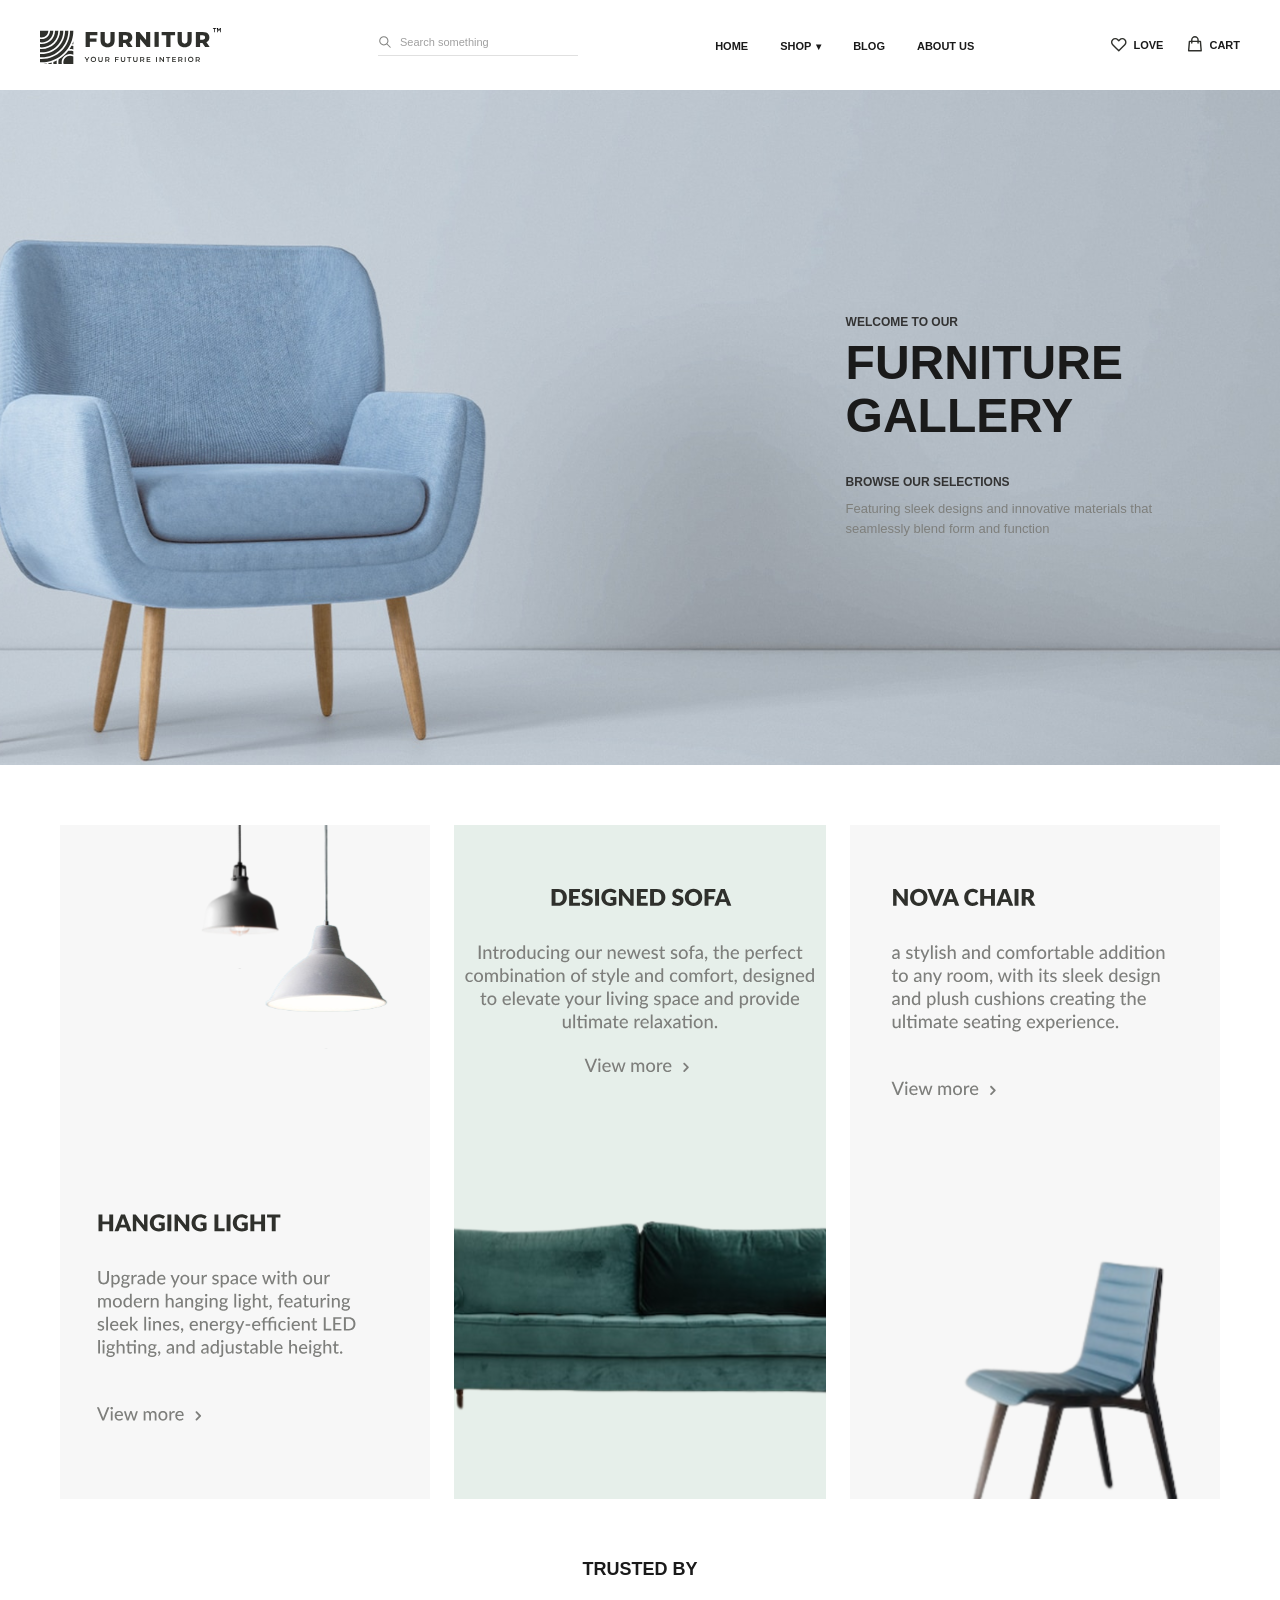
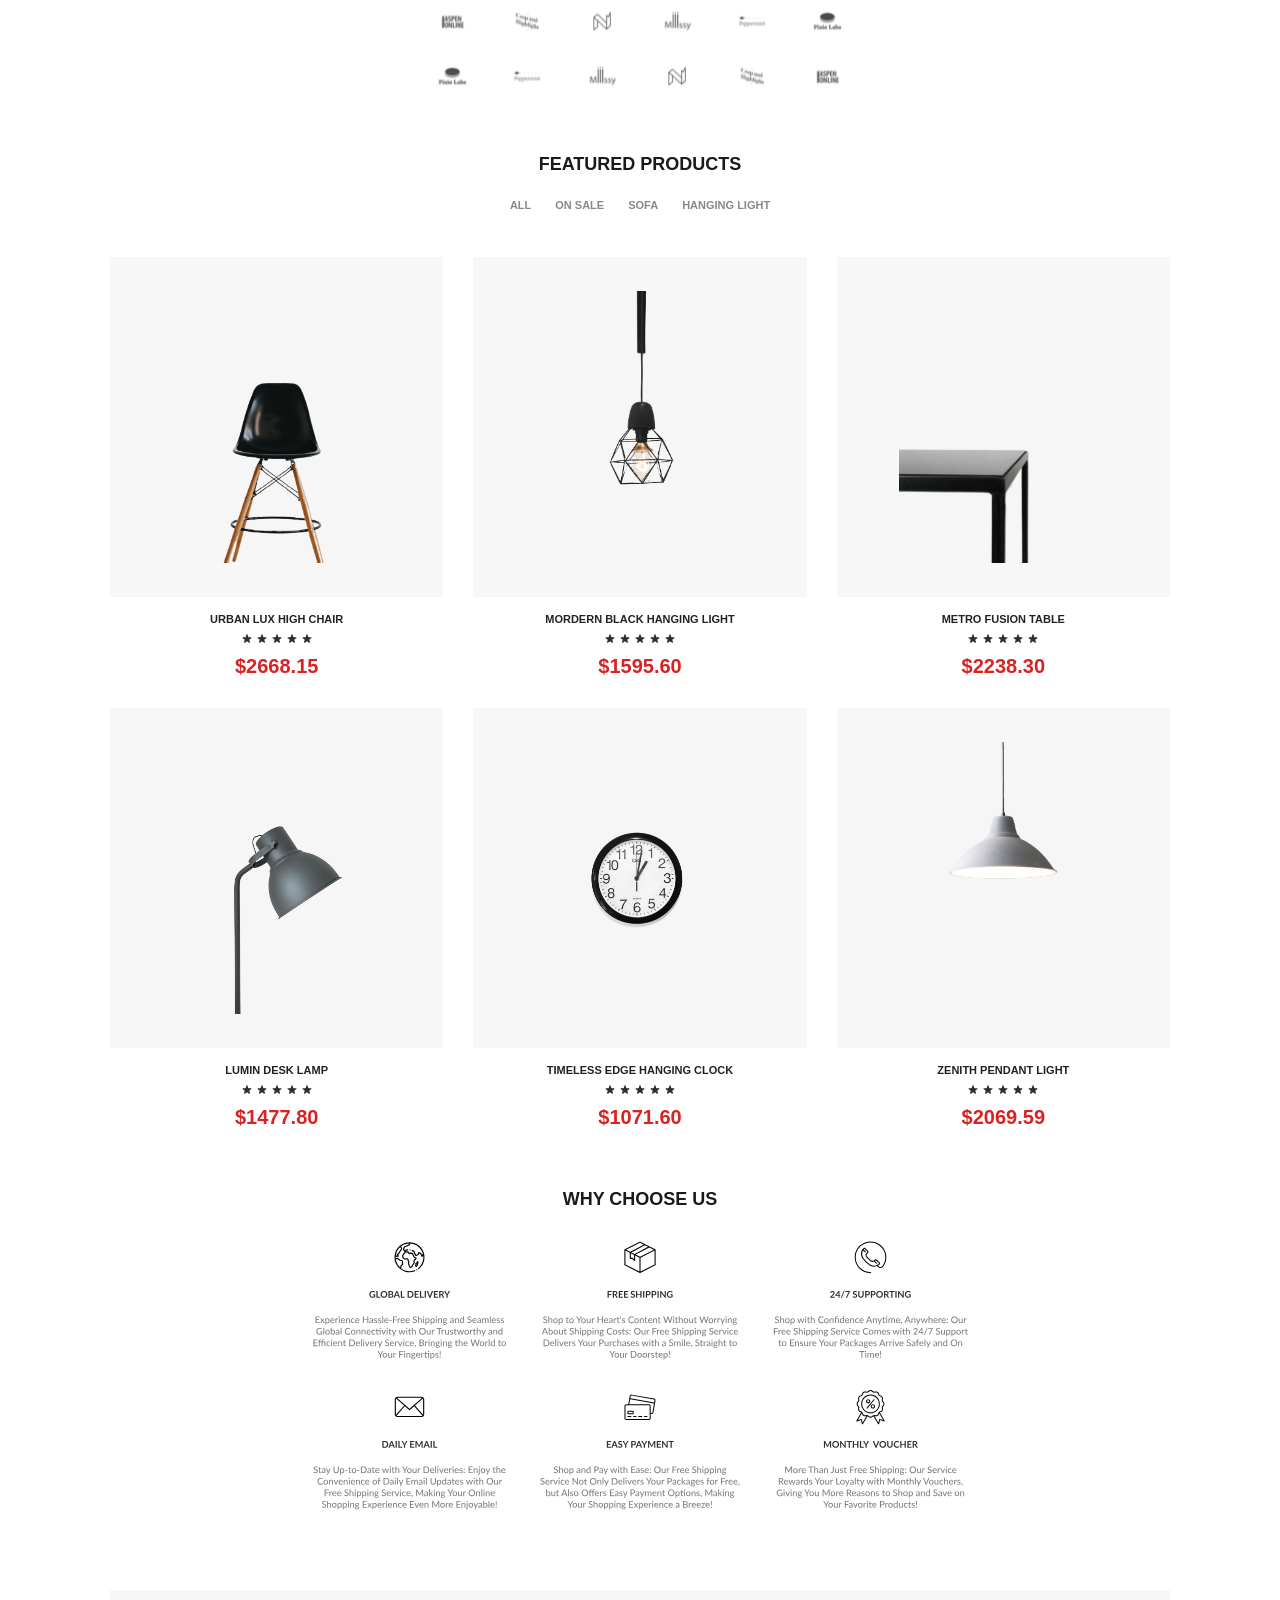
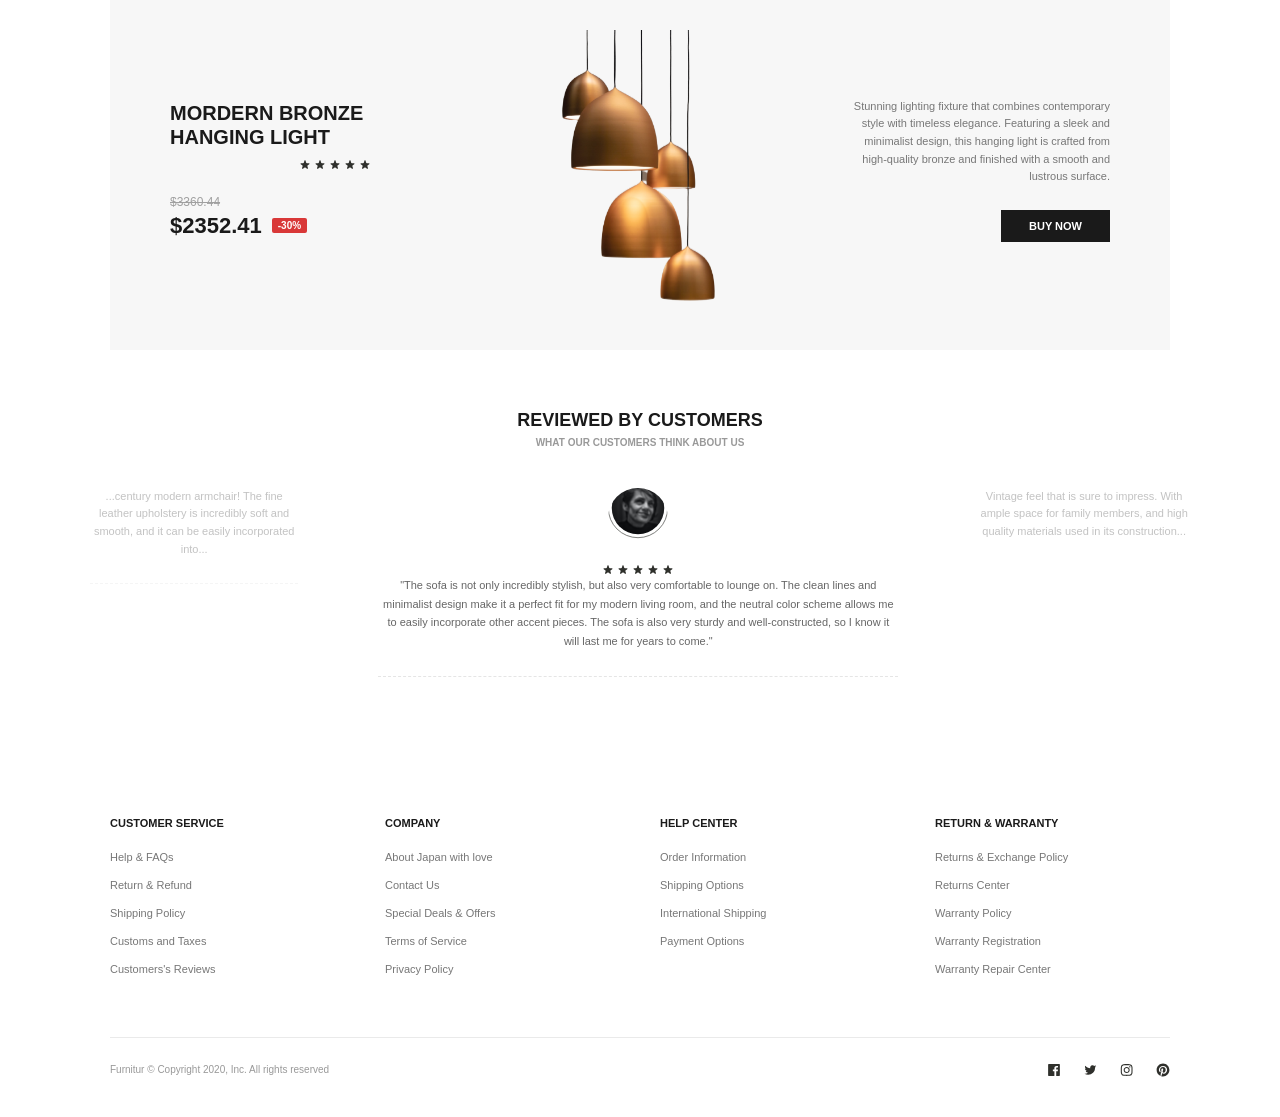
==== commit 0263fddb: "Add Checkout" ====
--- a/index.html
+++ b/index.html
@@ -6,6 +6,7 @@
     <meta name="viewport" content="width=device-width, initial-scale=1.0">
     <title>FURNITUR - Your Furniture Interior</title>
     <link rel="stylesheet" href="style.css">
+    <script src="js/cart.js" defer></script>
     <script src="js/script.js" defer></script>
 </head>
 
@@ -36,9 +37,14 @@
                 <span>LOVE</span>
             </li>
             <li class="nav-item-link">
-                <img src="assets/cart-icon.svg" alt="Cart">
-                <span>CART</span>
-            </li>
+    <a href="cart.html" class="cart-link">
+        <span class="cart-icon-wrap">
+            <img src="assets/cart-icon.svg" alt="Cart">
+            <span class="cart-count">0</span>
+        </span>
+        <span>CART</span>
+    </a>
+</li>
         </ul>
     </div>
 </header>
--- a/style.css
+++ b/style.css
@@ -1248,11 +1248,12 @@
     padding-left: 14px;
 }
 .card-link {
-    display: block;
+    
+    cursor: pointer;
+    
+     display: block;
     text-decoration: none;
     color: inherit;
-    cursor: pointer;
-    pointer-events: auto;
 }
 
 .card-link:hover {
@@ -1513,4 +1514,666 @@
     line-height: 1.8;
     color: #777777;
     margin: 0;
+}
+/* ================= CART PAGE ================= */
+.cart-page-main {
+    max-width: 1140px;
+    margin: 0 auto;
+    padding: 40px 20px 80px;
+}
+
+.cart-hero {
+    text-align: center;
+    margin-bottom: 40px;
+}
+
+.cart-page-title {
+    font-size: 22px;
+    font-weight: 800;
+    letter-spacing: 1px;
+    color: #1a1a1a;
+    margin-bottom: 8px;
+}
+
+.cart-page-subtitle {
+    font-size: 10px;
+    font-weight: 600;
+    letter-spacing: 1px;
+    color: #999999;
+    text-transform: uppercase;
+}
+
+/* Step Tracker */
+/* Step Tracker */
+.cart-steps {
+    display: flex;
+    justify-content: space-between;
+    max-width: 700px;
+    margin: 0 auto 60px;
+    position: relative;
+}
+
+.cart-steps::before {
+    content: "";
+    position: absolute;
+    top: 20px;
+    left: 20px;
+    right: 20px;
+    height: 1px;
+    background: #e0e0e0;
+    z-index: 0;
+}
+
+.cart-step {
+    flex: 1;
+    display: flex;
+    flex-direction: column;
+    align-items: center;
+    text-align: center;
+    position: relative;
+    z-index: 1;
+    max-width: 160px;
+    text-decoration: none;
+    color: inherit;
+}
+
+.step-icon {
+    width: 40px;
+    height: 40px;
+    border-radius: 50%;
+    background: #f0f0f0;
+    display: flex;
+    align-items: center;
+    justify-content: center;
+    margin-bottom: 10px;
+    transition: background 0.2s ease;
+}
+
+.step-icon img {
+    width: 16px;
+    height: 16px;
+    /* default: dim gray icon for upcoming steps */
+    filter: invert(70%) sepia(0%) saturate(0%) brightness(90%);
+}
+
+/* Completed AND active steps get the solid black circle + white icon */
+.cart-step.completed .step-icon,
+.cart-step.active .step-icon {
+    background: #1a1a1a;
+}
+
+.cart-step.completed .step-icon img,
+.cart-step.active .step-icon img {
+    filter: brightness(0) invert(1); /* turns icon pure white */
+}
+
+.step-label {
+    font-size: 10px;
+    font-weight: 800;
+    letter-spacing: 0.5px;
+    color: #1a1a1a;
+    margin-bottom: 6px;
+    text-decoration: none;
+}
+
+.cart-step:not(.completed):not(.active) .step-label {
+    color: #999999;
+}
+
+.step-desc {
+    font-size: 9.5px;
+    color: #999999;
+    line-height: 1.5;
+    text-decoration: none;
+}
+
+/* Layout */
+.cart-page-layout {
+    display: grid;
+    grid-template-columns: 2fr 1fr;
+    gap: 40px;
+    align-items: start;
+}
+
+.cart-items-container {
+    display: flex;
+    flex-direction: column;
+}
+
+/* Cart Row */
+.cart-row {
+    display: flex;
+    gap: 20px;
+    padding: 24px 0;
+    border-bottom: 1px solid #eeeeee;
+}
+
+.cart-row:first-child {
+    padding-top: 0;
+}
+
+.cart-item-img-wrapper {
+    background-color: #f7f7f7;
+    width: 100px;
+    height: 100px;
+    flex-shrink: 0;
+    display: flex;
+    align-items: center;
+    justify-content: center;
+}
+
+.cart-item-img {
+    max-width: 70%;
+    max-height: 70%;
+    object-fit: contain;
+}
+
+.cart-item-main {
+    flex: 1;
+    display: flex;
+    flex-direction: column;
+    gap: 6px;
+}
+
+.cart-item-top {
+    display: flex;
+    justify-content: space-between;
+    align-items: flex-start;
+}
+
+.cart-item-top h4 {
+    font-size: 12px;
+    font-weight: 700;
+    color: #1a1a1a;
+    letter-spacing: 0.3px;
+}
+
+.cart-item-stars {
+    font-size: 11px;
+    color: #1a1a1a;
+    letter-spacing: 2px;
+}
+
+.cart-item-bottom {
+    display: flex;
+    justify-content: space-between;
+    align-items: center;
+    margin-top: 8px;
+}
+
+.cart-qty-controls {
+    display: flex;
+    align-items: center;
+    gap: 10px;
+    background: #f5f5f5;
+    padding: 6px 12px;
+    font-size: 10px;
+    color: #555555;
+}
+
+.cart-qty-btn {
+    width: 18px;
+    height: 18px;
+    border: none;
+    background: #ffffff;
+    border-radius: 3px;
+    cursor: pointer;
+    font-weight: bold;
+    color: #555555;
+    display: flex;
+    align-items: center;
+    justify-content: center;
+}
+
+.cart-line-total {
+    font-weight: 800;
+    font-size: 13px;
+    color: #1a1a1a;
+}
+
+.cart-remove-btn {
+    background: none;
+    border: none;
+    color: #bbbbbb;
+    cursor: pointer;
+    font-size: 13px;
+    transition: color 0.2s ease;
+}
+
+.cart-remove-btn:hover {
+    color: #d92323;
+}
+
+/* Order Summary */
+.cart-summary {
+    border: 1px solid #eeeeee;
+    padding: 30px;
+    position: sticky;
+    top: 20px;
+}
+
+.cart-summary h3 {
+    font-size: 14px;
+    font-weight: 800;
+    letter-spacing: 0.5px;
+    color: #1a1a1a;
+    margin-bottom: 8px;
+}
+
+.summary-subtitle {
+    font-size: 10px;
+    color: #999999;
+    line-height: 1.5;
+    margin-bottom: 20px;
+}
+
+.voucher-input {
+    width: 100%;
+    border: none;
+    border-bottom: 1px solid #e0e0e0;
+    padding: 8px 0;
+    font-size: 11px;
+    outline: none;
+    background: transparent;
+    font-family: inherit;
+    margin-bottom: 24px;
+}
+
+.voucher-input:focus {
+    border-bottom-color: #1a1a1a;
+}
+
+.summary-row {
+    display: flex;
+    justify-content: space-between;
+    margin: 10px 0;
+    font-size: 11px;
+    color: #555555;
+}
+
+.summary-row span:last-child {
+    font-weight: 700;
+    color: #1a1a1a;
+}
+
+.total-row span:last-child {
+    color: #d92323;
+    font-size: 14px;
+}
+
+.cart-summary hr {
+    border: none;
+    border-top: 1px solid #eeeeee;
+    margin: 12px 0;
+}
+
+.summary-notes {
+    width: 100%;
+    border: none;
+    border-bottom: 1px solid #e0e0e0;
+    padding: 10px 0;
+    font-size: 11px;
+    outline: none;
+    background: transparent;
+    font-family: inherit;
+    resize: none;
+    margin: 20px 0;
+}
+
+.summary-notes:focus {
+    border-bottom-color: #1a1a1a;
+}
+
+.btn-checkout {
+    width: 100%;
+    padding: 12px;
+    background: #1a1a1a;
+    color: #ffffff;
+    border: none;
+    font-size: 11px;
+    font-weight: 700;
+    letter-spacing: 0.5px;
+    cursor: pointer;
+    transition: background 0.2s ease;
+}
+
+.btn-checkout:hover {
+    background: #333333;
+}
+
+@media (max-width: 750px) {
+    .cart-steps { display: none; }
+    .cart-page-layout { grid-template-columns: 1fr; }
+    .cart-row { flex-direction: column; }
+}
+
+/* Nav cart badge */
+.cart-link {
+    display: flex;
+    align-items: center;
+    gap: 6px;
+    text-decoration: none;
+    color: inherit;
+}
+
+.cart-icon-wrap {
+    position: relative;
+    display: inline-block;
+}
+
+.cart-count {
+    position: absolute;
+    top: -8px;
+    right: -8px;
+    background: #000;
+    color: #fff;
+    font-size: 10px;
+    min-width: 16px;
+    height: 16px;
+    border-radius: 50%;
+    display: none;
+    align-items: center;
+    justify-content: center;
+    padding: 0 3px;
+}
+/* ================= CHECKOUT PAGE ================= */
+a.btn-checkout {
+    display: block;
+    text-align: center;
+    text-decoration: none;
+}
+
+.checkout-layout {
+    display: grid;
+    grid-template-columns: 1.6fr 1fr;
+    gap: 60px;
+    align-items: start;
+}
+
+.checkout-section-title {
+    font-size: 16px;
+    font-weight: 800;
+    letter-spacing: 0.5px;
+    color: #1a1a1a;
+    margin-bottom: 6px;
+}
+
+.checkout-section-subtitle {
+    font-size: 11px;
+    color: #999999;
+    margin-bottom: 28px;
+}
+
+/* Form */
+.form-row {
+    display: grid;
+    grid-template-columns: 1fr 1fr;
+    gap: 24px;
+    margin-bottom: 22px;
+}
+
+.form-row.three-col {
+    grid-template-columns: 1fr 1fr 1fr;
+}
+
+.form-group {
+    display: flex;
+    flex-direction: column;
+}
+
+.form-group.full-width {
+    grid-column: 1 / -1;
+}
+
+.form-group label {
+    font-size: 10px;
+    color: #aaaaaa;
+    margin-bottom: 8px;
+    text-transform: uppercase;
+    letter-spacing: 0.3px;
+}
+
+.form-group input {
+    border: none;
+    border-bottom: 1px solid #e0e0e0;
+    padding: 8px 0;
+    font-size: 12px;
+    color: #1a1a1a;
+    outline: none;
+    background: transparent;
+    font-family: inherit;
+    transition: border-color 0.2s ease;
+}
+
+.form-group input::placeholder {
+    color: #cccccc;
+}
+
+.form-group input:focus {
+    border-bottom-color: #1a1a1a;
+}
+
+/* Order Summary Panel */
+.checkout-order-wrapper {
+    border: 1px solid #eeeeee;
+    padding: 30px;
+}
+
+.order-items-list {
+    display: flex;
+    flex-direction: column;
+    gap: 18px;
+    margin-bottom: 24px;
+}
+
+.order-item-row {
+    display: flex;
+    gap: 14px;
+    align-items: center;
+}
+
+.order-item-img-wrapper {
+    background-color: #f7f7f7;
+    width: 60px;
+    height: 60px;
+    flex-shrink: 0;
+    display: flex;
+    align-items: center;
+    justify-content: center;
+}
+
+.order-item-img-wrapper img {
+    max-width: 70%;
+    max-height: 70%;
+    object-fit: contain;
+}
+
+.order-item-info h4 {
+    font-size: 11px;
+    font-weight: 700;
+    color: #1a1a1a;
+    margin-bottom: 4px;
+}
+
+.order-item-qty {
+    font-size: 10px;
+    color: #999999;
+    margin-bottom: 4px;
+}
+
+.order-item-price {
+    font-size: 11px;
+    font-weight: 700;
+    color: #1a1a1a;
+}
+
+.empty-order-msg {
+    font-size: 12px;
+    color: #777777;
+    text-align: center;
+    padding: 20px 0;
+}
+
+.empty-order-msg a {
+    color: #1a1a1a;
+    font-weight: 700;
+}
+
+@media (max-width: 800px) {
+    .checkout-layout {
+        grid-template-columns: 1fr;
+    }
+    .form-row,
+    .form-row.three-col {
+        grid-template-columns: 1fr;
+    }
+}
+
+
+
+
+.add-to-cart-btn{
+    background-color: black;
+    color: white;
+    font-weight: 200;
+    border: 2px black solid;
+    width: 90px;
+    height: 30px;
+    margin-top: 2px;
+    padding: auto;
+}
+
+.cart-item-img {
+    width: 70px;
+    height: 70px;
+    object-fit: cover;
+    border-radius: 6px;
+}
+
+.cart-item-price {
+    color: #777;
+    font-size: 13px;
+}
+
+.cart-qty-controls {
+    display: flex;
+    align-items: center;
+    gap: 8px;
+}
+
+.cart-qty-btn {
+    width: 26px;
+    height: 26px;
+    border: 1px solid #ddd;
+    background: #fff;
+    border-radius: 4px;
+    cursor: pointer;
+}
+
+.cart-line-total {
+    font-weight: 600;
+    min-width: 80px;
+    text-align: right;
+}
+
+.cart-remove-btn {
+    background: none;
+    border: none;
+    color: #c0392b;
+    cursor: pointer;
+    font-size: 15px;
+}
+
+.cart-summary {
+    border: 1px solid #eee;
+    border-radius: 8px;
+    padding: 20px;
+    position: sticky;
+    top: 20px;
+}
+
+.summary-row {
+    display: flex;
+    justify-content: space-between;
+    margin: 10px 0;
+    font-size: 14px;
+}
+
+.total-row {
+    font-weight: 700;
+    font-size: 16px;
+}
+
+.btn-checkout {
+    width: 100%;
+    margin-top: 16px;
+    padding: 12px;
+    background: #000;
+    color: #fff;
+    border: none;
+    border-radius: 4px;
+    cursor: pointer;
+}
+
+@media (max-width: 700px) {
+    .cart-page-layout {
+        grid-template-columns: 1fr;
+    }
+    .cart-row {
+        grid-template-columns: 50px 1fr;
+        grid-template-areas:
+            "img info"
+            "img qty"
+            "img total";
+    }
+}
+.cart-link {
+    display: flex;
+    align-items: center;
+    gap: 6px;
+    text-decoration: none;
+    color: inherit;
+}
+
+.cart-icon-wrap {
+    position: relative;
+    display: inline-block;
+}
+
+.cart-count {
+    position: absolute;
+    top: -8px;
+    right: -8px;
+    background: #000;
+    color: #fff;
+    font-size: 10px;
+    min-width: 16px;
+    height: 16px;
+    border-radius: 50%;
+    display: none;
+    align-items: center;
+    justify-content: center;
+    padding: 0 3px;
+}
+
+.add-to-cart-btn {
+    margin-top: 16px;
+    width: 100%;
+    padding: 12px;
+    background: #000;
+    color: #fff;
+    border: none;
+    border-radius: 4px;
+    cursor: pointer;
+    font-size: 13px;
+    letter-spacing: 0.5px;
+    transition: background 0.2s ease;
+}
+
+.add-to-cart-btn:hover {
+    background: #333;
+}
+
+.add-to-cart-btn.added {
+    background: #2e7d32;
 }
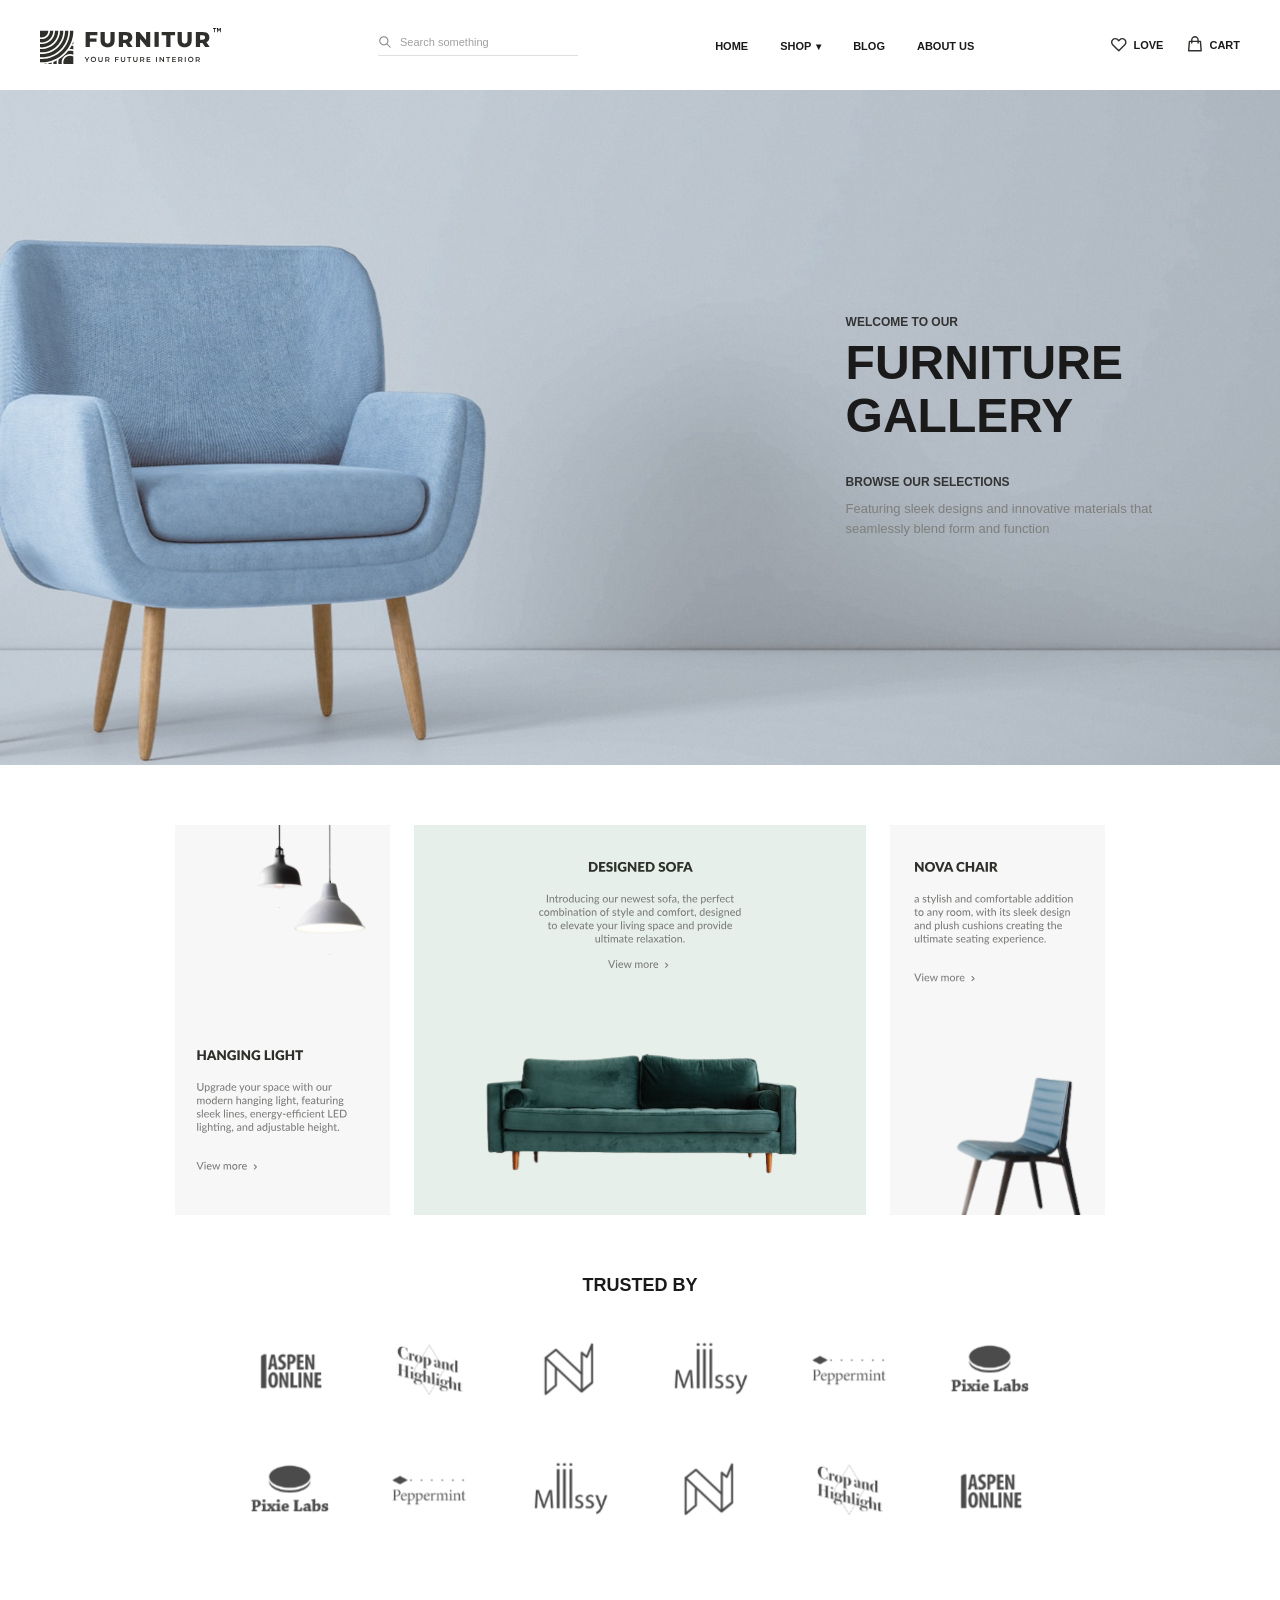
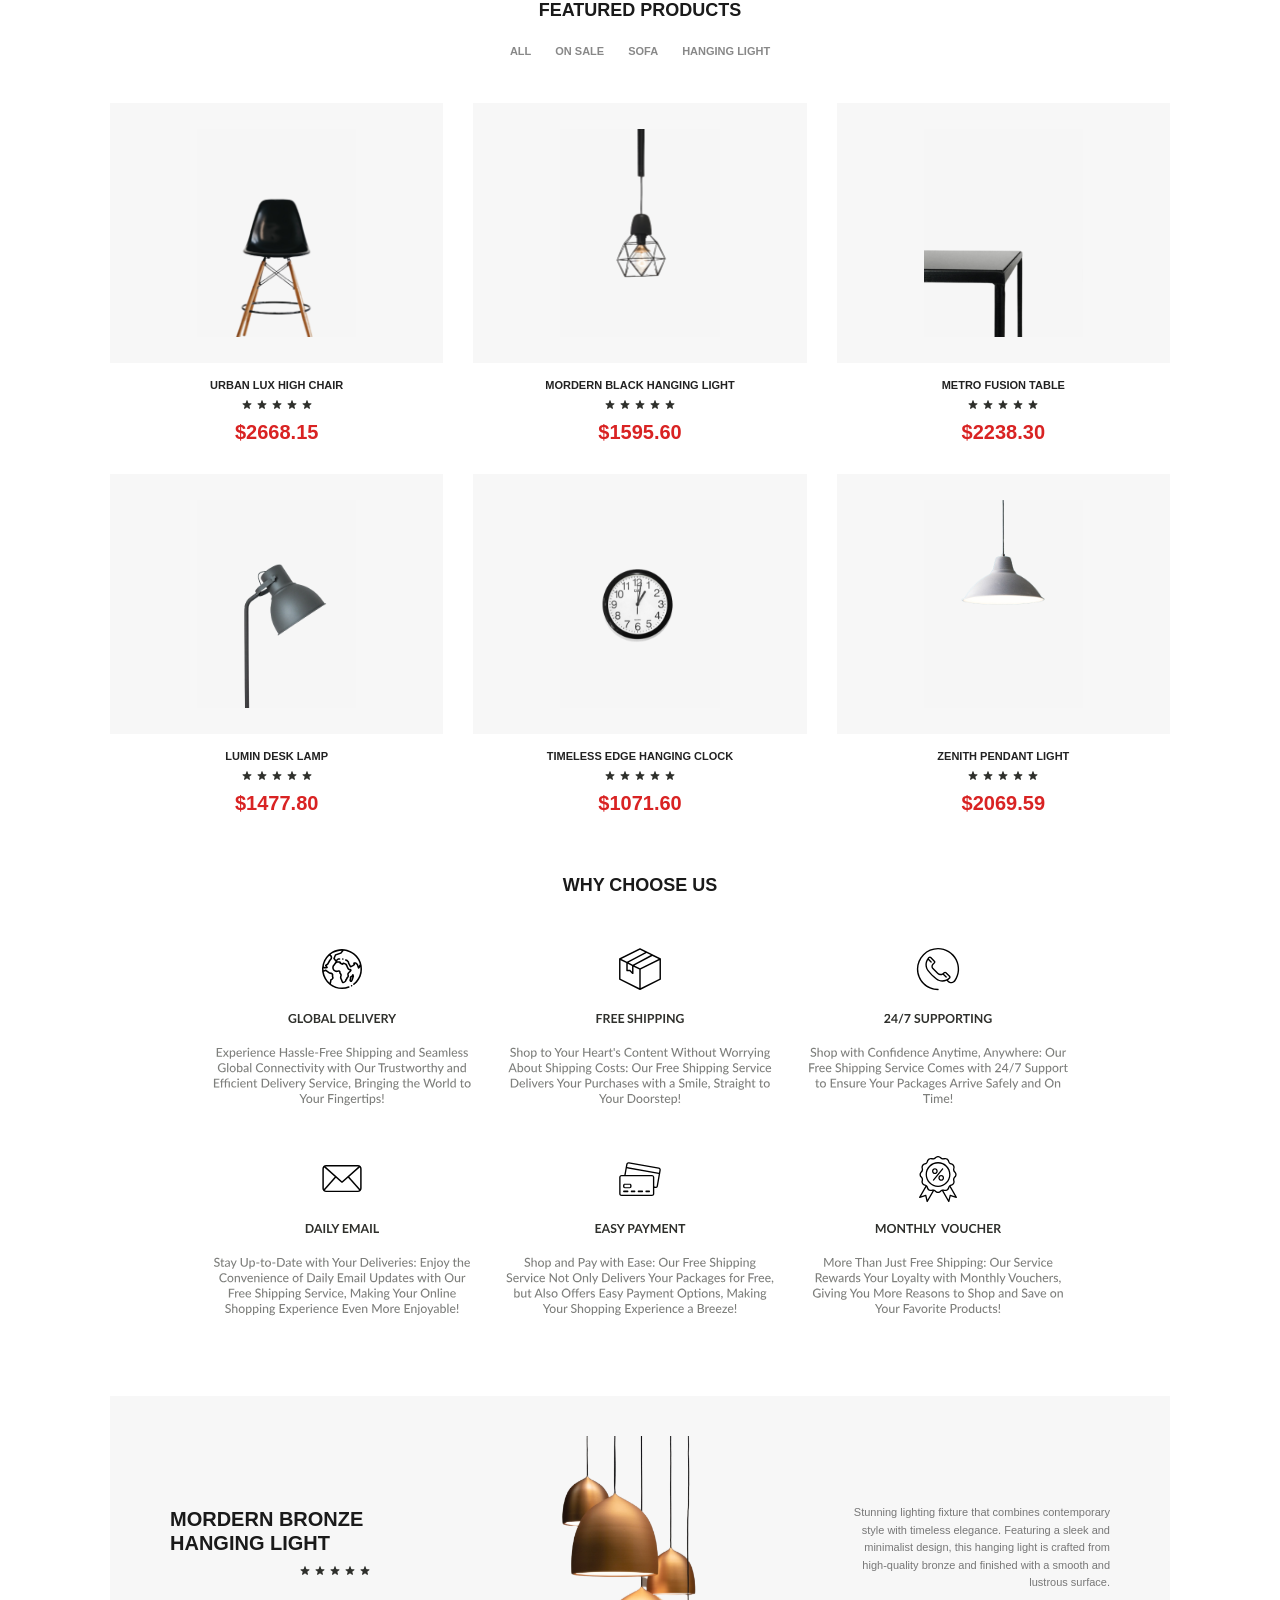
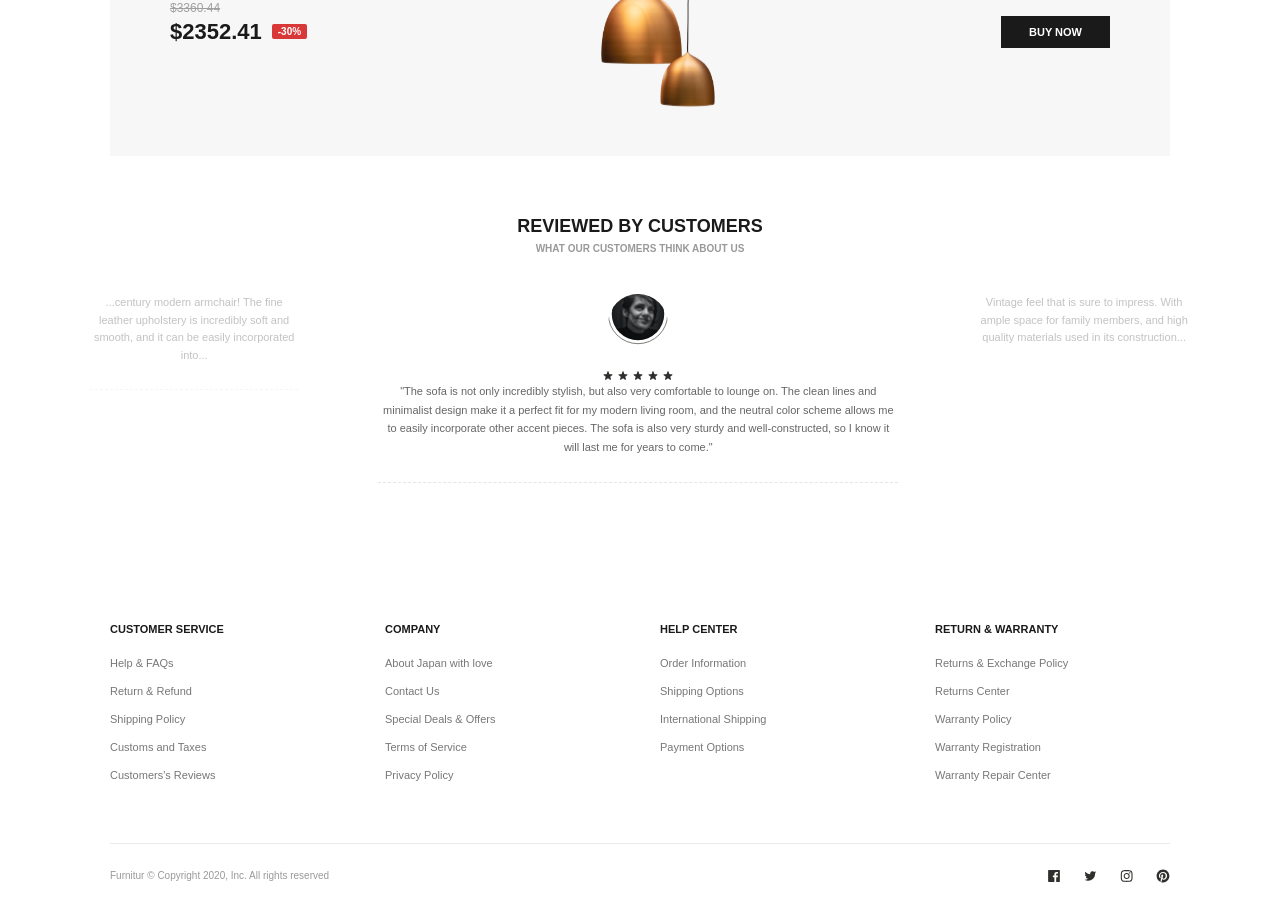
==== commit a99dc235: "Update Home Page Navigation" ====
--- a/index.html
+++ b/index.html
@@ -24,7 +24,7 @@
 
         <!-- Center: Navigation Links -->
         <ul class="nav-items-text">
-            <li><a href="#">HOME</a></li>
+            <li><a href="index.html">HOME</a></li>
             <li class="dropdown"><a href="#">SHOP <span class="arrow">▾</span></a></li>
             <li><a href="#">BLOG</a></li>
             <li><a href="#">ABOUT US</a></li>
--- a/style.css
+++ b/style.css
@@ -77,7 +77,7 @@
     text-decoration: none;
     color: #1a1a1a;
     font-size: 11px;
-    font-weight: 700;
+    font-weight: 600;
     transition: color 0.2s ease;
 }
 
@@ -104,7 +104,7 @@
     gap: 6px;
     cursor: pointer;
     font-size: 11px;
-    font-weight: 700;
+    font-weight: 600;
     color: #1a1a1a;
 }
 
@@ -174,15 +174,15 @@
 }
 
 .banners img {
-    width: 32%;
-    height: auto;
+    width: auto;
+    height: 390px;
     object-fit: cover;
 }
 
 .trusted-by,
 .choose-text,
 .products-text {
-    font-weight: 800;
+    font-weight: 600;
     font-size: 18px;
     display: flex;
     justify-content: center;
@@ -202,7 +202,7 @@
 
 .trust-logos img,
 .trust-logos-reverse img {
-    height: 35px;
+    height: 100px;
     width: auto;
     opacity: 0.7;
 }
@@ -219,7 +219,7 @@
     border: none;
     background: transparent;
     font-size: 11px;
-    font-weight: 700;
+    font-weight: 600;
     color: #888888;
     cursor: pointer;
     padding-bottom: 4px;
@@ -243,24 +243,38 @@
     padding: 0 20px;
 }
 
+
+
+/* Product Gray Image Container */
+
+
 .card {
     display: flex;
     flex-direction: column;
     align-items: center;
     text-align: center;
+    width: 100%;
+}
+
+.card-link {
+    display: flex;
+    flex-direction: column;
+    align-items: center;
+    width: 100%;
+    text-decoration: none;
+    color: inherit;
 }
 
 /* Product Gray Image Container */
 .card-img-wrapper {
     background-color: #f7f7f7;
     width: 100%;
-    height: 340px;
+    height: 260px;
     display: flex;
     align-items: center;
     justify-content: center;
     margin-bottom: 16px;
 }
-
 .card-img-wrapper img {
     max-height: 80%;
     max-width: 80%;
@@ -268,7 +282,7 @@
 }
 
 .product-name {
-    font-weight: 700;
+    font-weight: 600;
     font-size: 11px;
     margin-bottom: 6px;
     color: #222222;
@@ -284,7 +298,7 @@
 }
 
 .product-price {
-    font-weight: 700;
+    font-weight: 600;
     font-size: 12px;
     color: #1a1a1a;
 }
@@ -292,7 +306,7 @@
 /* ================= WHY CHOOSE US ================= */
 .why-choose-us,
 .why-choose-us-reverse {
-    margin-top: 30px;
+    margin-top: 50px;
     display: flex;
     justify-content: center;
     gap: 30px;
@@ -300,7 +314,7 @@
 
 .why-choose-us img,
 .why-choose-us-reverse img {
-    height: 120px;
+    height: 160px;
     width: auto;
 }
 /* ================= PROMO BANNER SECTION ================= */
@@ -326,7 +340,7 @@
 
 .promo-left h2 {
     font-size: 20px;
-    font-weight: 800;
+    font-weight: 700;
     color: #1a1a1a;
     line-height: 1.2;
     margin-bottom: 10px;
@@ -358,7 +372,7 @@
 
 .current-price {
     font-size: 22px;
-    font-weight: 800;
+    font-weight: 600;
     color: #1a1a1a;
 }
 
@@ -366,7 +380,7 @@
     background-color: #d93838;
     color: #ffffff;
     font-size: 10px;
-    font-weight: 700;
+    font-weight: 600;
     padding: 2px 6px;
     border-radius: 2px;
 }
@@ -405,7 +419,7 @@
     border: none;
     padding: 10px 28px;
     font-size: 11px;
-    font-weight: 700;
+    font-weight: 600;
     cursor: pointer;
     transition: background 0.2s ease;
 }
@@ -429,9 +443,9 @@
 
 .reviews-header h2 {
     font-size: 18px;
-    font-weight: 800;
-    color: #1a1a1a;
+    font-weight: 600;
     margin-bottom: 6px;
+    
 }
 
 .reviews-header p {
@@ -503,7 +517,7 @@
 
 .footer-column h4 {
     font-size: 11px;
-    font-weight: 800;
+    font-weight: 600;
     color: #1a1a1a;
     margin-bottom: 18px;
     text-transform: uppercase;
@@ -599,9 +613,8 @@
 /* Category & Shop By Main Titles */
 .filter-title {
     font-size: 14px;
-    font-weight: 800;
-    color: #1a1a1a;
-    letter-spacing: 0.5px;
+    font-weight: 600;
+    color: #1a1a1a;
     text-transform: uppercase;
     margin-bottom: 22px;
     padding-bottom: 10px;
@@ -631,9 +644,8 @@
     justify-content: space-between;
     align-items: center;
     font-size: 12px;
-    font-weight: 800;
-    color: #1a1a1a;
-    letter-spacing: 0.5px;
+    font-weight: 600;
+    color: #1a1a1a;
     text-transform: uppercase;
     cursor: pointer;
     user-select: none;
@@ -677,7 +689,7 @@
 .searchCategory-btn:hover,
 .searchCategory-btn.active {
     color: #1a1a1a;
-    font-weight: 700;
+    font-weight: 600;
     border-bottom: none !important;
 }
 
@@ -740,7 +752,7 @@
     border: none;
     padding: 5px 14px;
     font-size: 10px;
-    font-weight: 700;
+    font-weight: 600;
     cursor: pointer;
     text-transform: uppercase;
 }
@@ -755,10 +767,9 @@
 /* ================= RESULTS HEADING ================= */
 .result-heading {
     font-size: 18px;
-    font-weight: 800;
+    font-weight: 600;
     color: #1a1a1a;
     text-transform: uppercase;
-    letter-spacing: 0.5px;
     margin-bottom: 24px;
     padding-bottom: 10px;
     position: relative;
@@ -782,7 +793,7 @@
     background-color: #e52e2e;
     color: #ffffff;
     font-size: 10px;
-    font-weight: 700;
+    font-weight: 600;
     padding: 6px 14px;
 }
 
@@ -827,7 +838,7 @@
 
 .toolbar-right .results-count {
     font-size: 10px;
-    font-weight: 700;
+    font-weight: 600;
     color: #888888;
 }
 
@@ -869,7 +880,7 @@
 .filter-count-list li.active span:first-child,
 .badge-on-sale.active {
     color: #000000;
-    font-weight: 700;
+    font-weight: 600;
 }
 /* Fix sidebar category list — no underline, plain text like the design */
 .searchCategory-btn {
@@ -883,7 +894,7 @@
 .searchCategory-btn.active,
 .searchCategory-btn:hover {
     color: #1a1a1a;
-    font-weight: 700;
+    font-weight: 600;
     border-bottom: none !important;
 }
 
@@ -918,6 +929,7 @@
 }
 
 /* List view (toggled by the ≡ button) */
+/* List view (toggled by the ≡ button) */
 .search-grid.list-view {
     grid-template-columns: 1fr;
 }
@@ -927,13 +939,29 @@
     align-items: center;
     text-align: left;
     gap: 24px;
+    padding: 12px 0;
+    border-bottom: 1px solid #eeeeee;
+}
+
+.search-grid.list-view .card-link {
+    flex-direction: row;
+    align-items: center;
+    gap: 24px;
+    flex: 1;
+    text-align: left;
 }
 
 .search-grid.list-view .card-img-wrapper {
-    width: 160px;
-    height: 160px;
+    width: 140px;
+    height: 140px;
     flex-shrink: 0;
     margin-bottom: 0;
+}
+
+.search-grid.list-view .add-to-cart-btn {
+    width: 140px;
+    flex-shrink: 0;
+    margin-top: 0;
 }
 /* Sort dropdown menu */
 .sort-dropdown {
@@ -972,7 +1000,7 @@
 
 .sort-menu li.active {
     color: #1a1a1a;
-    font-weight: 700;
+    font-weight: 600;
 }
 /* Pagination */
 /* Pagination */
@@ -997,7 +1025,7 @@
     background: #ffffff;
     color: #888888;
     font-size: 11px;
-    font-weight: 700;
+    font-weight: 600;
     display: flex;
     align-items: center;
     justify-content: center;
@@ -1083,9 +1111,8 @@
 
 .product-title {
     font-size: 18px;
-    font-weight: 800;
-    color: #1a1a1a;
-    letter-spacing: 0.5px;
+    font-weight: 600;
+    color: #1a1a1a;
     margin-bottom: 12px;
 }
 
@@ -1099,7 +1126,6 @@
 .stars {
     color: #1a1a1a;
     font-size: 12px;
-    letter-spacing: 2px;
 }
 
 .sale-badge {
@@ -1178,7 +1204,7 @@
 
 .product-price {
     font-size: 20px;
-    font-weight: 800;
+    font-weight: 700;
     color: #d92323;
 }
 
@@ -1199,7 +1225,7 @@
     background: none;
     border: none;
     font-size: 14px;
-    font-weight: 800;
+    font-weight: 600;
     color: #888888;
     padding-bottom: 12px;
     cursor: pointer;
@@ -1231,10 +1257,9 @@
 
 .content-col h3 {
     font-size: 12px;
-    font-weight: 800;
+    font-weight: 600;
     color: #1a1a1a;
     margin-bottom: 16px;
-    letter-spacing: 0.5px;
 }
 
 .content-col p, 
@@ -1247,18 +1272,7 @@
 .content-col ol {
     padding-left: 14px;
 }
-.card-link {
-    
-    cursor: pointer;
-    
-     display: block;
-    text-decoration: none;
-    color: inherit;
-}
-
-.card-link:hover {
-    text-decoration: none;
-}
+
 /* ================= REVIEWS SECTION ================= */
 
 .reviews-section {
@@ -1280,8 +1294,7 @@
 
 .form-title {
     font-size: 20px;
-    font-weight: 800;
-    letter-spacing: 0.5px;
+    font-weight: 600;
     color: #1a1a1a;
     margin-bottom: 25px;
 }
@@ -1332,8 +1345,7 @@
     border: none;
     padding: 12px 0;
     font-size: 11px;
-    font-weight: 700;
-    letter-spacing: 1px;
+    font-weight: 600;
     text-transform: uppercase;
     cursor: pointer;
     margin-top: 10px;
@@ -1383,7 +1395,7 @@
 
 .user-name {
     font-size: 12px;
-    font-weight: 700;
+    font-weight: 600;
     color: #1a1a1a;
     margin: 0;
 }
@@ -1400,7 +1412,7 @@
 
 .review-headline {
     font-size: 12px;
-    font-weight: 700;
+    font-weight: 600;
     color: #1a1a1a;
     margin-bottom: 6px;
     display: flex;
@@ -1417,7 +1429,7 @@
 }
 
 .read-more {
-    font-weight: 700;
+    font-weight: 600;
     color: #1a1a1a;
     text-decoration: none;
 }
@@ -1441,8 +1453,7 @@
 
 .faq-title {
     font-size: 22px;
-    font-weight: 800;
-    letter-spacing: 1px;
+    font-weight: 600;
     color: #1a1a1a;
     margin-bottom: 8px;
     text-transform: uppercase;
@@ -1451,7 +1462,6 @@
 .faq-subtitle {
     font-size: 11px;
     font-weight: 600;
-    letter-spacing: 1.5px;
     color: #888888;
     text-transform: uppercase;
 }
@@ -1480,7 +1490,7 @@
     align-items: center;
     padding: 12px 0;
     font-size: 13px;
-    font-weight: 700;
+    font-weight: 600;
     color: #1a1a1a;
     cursor: pointer;
     list-style: none; 
@@ -1529,18 +1539,14 @@
 
 .cart-page-title {
     font-size: 22px;
-    font-weight: 800;
-    letter-spacing: 1px;
-    color: #1a1a1a;
+    font-weight: 600;
     margin-bottom: 8px;
 }
 
 .cart-page-subtitle {
     font-size: 10px;
-    font-weight: 600;
-    letter-spacing: 1px;
+    font-weight: 400;
     color: #999999;
-    text-transform: uppercase;
 }
 
 /* Step Tracker */
@@ -1609,9 +1615,7 @@
 
 .step-label {
     font-size: 10px;
-    font-weight: 800;
-    letter-spacing: 0.5px;
-    color: #1a1a1a;
+    font-weight: 600;
     margin-bottom: 6px;
     text-decoration: none;
 }
@@ -1683,15 +1687,13 @@
 
 .cart-item-top h4 {
     font-size: 12px;
-    font-weight: 700;
-    color: #1a1a1a;
-    letter-spacing: 0.3px;
+    font-weight: 600;
+    color: #1a1a1a;
 }
 
 .cart-item-stars {
     font-size: 11px;
     color: #1a1a1a;
-    letter-spacing: 2px;
 }
 
 .cart-item-bottom {
@@ -1726,7 +1728,7 @@
 }
 
 .cart-line-total {
-    font-weight: 800;
+    font-weight: 700;
     font-size: 13px;
     color: #1a1a1a;
 }
@@ -1754,9 +1756,7 @@
 
 .cart-summary h3 {
     font-size: 14px;
-    font-weight: 800;
-    letter-spacing: 0.5px;
-    color: #1a1a1a;
+    font-weight: 600;
     margin-bottom: 8px;
 }
 
@@ -1792,7 +1792,7 @@
 }
 
 .summary-row span:last-child {
-    font-weight: 700;
+    font-weight: 600;
     color: #1a1a1a;
 }
 
@@ -1831,8 +1831,7 @@
     color: #ffffff;
     border: none;
     font-size: 11px;
-    font-weight: 700;
-    letter-spacing: 0.5px;
+    font-weight: 600;
     cursor: pointer;
     transition: background 0.2s ease;
 }
@@ -1892,8 +1891,7 @@
 
 .checkout-section-title {
     font-size: 16px;
-    font-weight: 800;
-    letter-spacing: 0.5px;
+    font-weight: 600;
     color: #1a1a1a;
     margin-bottom: 6px;
 }
@@ -1930,7 +1928,6 @@
     color: #aaaaaa;
     margin-bottom: 8px;
     text-transform: uppercase;
-    letter-spacing: 0.3px;
 }
 
 .form-group input {
@@ -1990,7 +1987,7 @@
 
 .order-item-info h4 {
     font-size: 11px;
-    font-weight: 700;
+    font-weight: 600;
     color: #1a1a1a;
     margin-bottom: 4px;
 }
@@ -2003,7 +2000,7 @@
 
 .order-item-price {
     font-size: 11px;
-    font-weight: 700;
+    font-weight: 600;
     color: #1a1a1a;
 }
 
@@ -2016,7 +2013,7 @@
 
 .empty-order-msg a {
     color: #1a1a1a;
-    font-weight: 700;
+    font-weight: 600;
 }
 
 @media (max-width: 800px) {
@@ -2032,15 +2029,17 @@
 
 
 
-.add-to-cart-btn{
-    background-color: black;
-    color: white;
-    font-weight: 200;
-    border: 2px black solid;
-    width: 90px;
-    height: 30px;
-    margin-top: 2px;
-    padding: auto;
+.add-to-cart-btn {
+    margin-top: 16px;
+    width: 100%;
+    padding: 12px;
+    background: #000;
+    color: #fff;
+    border: none;
+    border-radius: 4px;
+    cursor: pointer;
+    font-size: 13px;
+    transition: background 0.2s ease;
 }
 
 .cart-item-img {
@@ -2166,7 +2165,6 @@
     border-radius: 4px;
     cursor: pointer;
     font-size: 13px;
-    letter-spacing: 0.5px;
     transition: background 0.2s ease;
 }
 
@@ -2176,4 +2174,276 @@
 
 .add-to-cart-btn.added {
     background: #2e7d32;
-}+}
+/* ================= SHIPPING & PAYMENT PAGE ================= */
+.payment-title {
+    margin-top: 36px;
+}
+
+.shipping-options {
+    display: flex;
+    flex-direction: column;
+    border: 1px solid #eeeeee;
+}
+
+.shipping-option {
+    display: flex;
+    justify-content: space-between;
+    align-items: center;
+    padding: 16px 20px;
+    border-bottom: 1px solid #eeeeee;
+    cursor: pointer;
+    transition: background 0.15s ease, color 0.15s ease;
+}
+
+.shipping-option:last-child {
+    border-bottom: none;
+}
+
+.shipping-option.selected {
+    background: #1a1a1a;
+    color: #ffffff;
+}
+
+.option-left {
+    display: flex;
+    align-items: center;
+    gap: 14px;
+}
+
+.option-left input[type="radio"] {
+    accent-color: #1a1a1a;
+    width: 15px;
+    height: 15px;
+}
+
+.shipping-option.selected .option-left input[type="radio"] {
+    accent-color: #ffffff;
+}
+
+.option-name {
+    display: block;
+    font-size: 12px;
+    font-weight: 600;
+}
+
+.option-meta {
+    display: block;
+    font-size: 10px;
+    color: #999999;
+    margin-top: 3px;
+}
+
+.shipping-option.selected .option-meta {
+    color: #cccccc;
+}
+
+.option-price {
+    font-size: 12px;
+    font-weight: 600;
+}
+
+.option-price.free {
+    color: #4caf50;
+}
+
+.shipping-option.selected .option-price.free {
+    color: #7fd88a;
+}
+
+/* Payment method cards */
+.payment-options {
+    display: grid;
+    grid-template-columns: 1fr 1fr;
+    gap: 16px;
+    margin-bottom: 24px;
+}
+
+.payment-option {
+    border: 1px solid #eeeeee;
+    padding: 16px 18px;
+    cursor: pointer;
+    transition: background 0.15s ease, color 0.15s ease;
+}
+
+.payment-option.selected {
+    background: #1a1a1a;
+    color: #ffffff;
+}
+
+.payment-option input[type="radio"] {
+    display: none;
+}
+
+.payment-option-top {
+    display: flex;
+    justify-content: space-between;
+    align-items: center;
+    margin-bottom: 8px;
+}
+
+.payment-option-name {
+    font-size: 12px;
+    font-weight: 600;
+}
+
+.payment-option-badges {
+    font-size: 11px;
+    font-weight: 600;
+}
+
+.payment-option-desc {
+    font-size: 10.5px;
+    line-height: 1.6;
+    color: #999999;
+}
+
+.payment-option.selected .payment-option-desc {
+    color: #cccccc;
+}
+
+/* Card details form */
+.card-details-label {
+    font-size: 10px;
+    color: #aaaaaa;
+    text-transform: uppercase;
+    margin-bottom: 14px;
+}
+
+#cardDetails .form-row {
+    margin-bottom: 18px;
+}
+
+#cardDetails .form-group input {
+    border: none;
+    border-bottom: 1px solid #e0e0e0;
+    padding: 8px 0;
+    font-size: 12px;
+    width: 100%;
+    outline: none;
+    background: transparent;
+    font-family: inherit;
+}
+
+#cardDetails .form-group input:focus {
+    border-bottom-color: #1a1a1a;
+}
+
+
+/* ================= REVIEW PAGE ================= */
+.review-box {
+    border: 1px solid #1a1a1a;
+    background: #1a1a1a;
+    color: #ffffff;
+    padding: 20px;
+    margin-bottom: 10px;
+}
+
+.review-box.light {
+    background: #f7f7f7;
+    color: #1a1a1a;
+    border-color: #eeeeee;
+}
+
+.review-box-top {
+    display: flex;
+    justify-content: space-between;
+    align-items: flex-start;
+    gap: 12px;
+}
+
+.review-box-bottom {
+    display: flex;
+    justify-content: space-between;
+    align-items: center;
+    gap: 12px;
+}
+
+.review-divider {
+    border: none;
+    border-top: 1px solid #333333;
+    margin: 16px 0;
+}
+
+.review-box.light .review-divider {
+    border-top-color: #dddddd;
+}
+
+.review-name {
+    font-size: 12px;
+    font-weight: 600;
+    margin-bottom: 4px;
+}
+
+.review-meta {
+    font-size: 10.5px;
+    color: #bbbbbb;
+    line-height: 1.6;
+}
+
+.review-box.light .review-meta {
+    color: #888888;
+}
+
+.review-edit-link {
+    color: #ffffff;
+    font-size: 13px;
+    text-decoration: none;
+    flex-shrink: 0;
+}
+
+.review-box.light .review-edit-link {
+    color: #1a1a1a;
+}
+
+.review-shipping-price {
+    font-size: 11px;
+    font-weight: 600;
+    color: #7fd88a;
+}
+
+.payment-row {
+    align-items: center;
+}
+
+.payment-icon-badge {
+    width: 40px;
+    height: 28px;
+    background: #ffffff;
+    border-radius: 4px;
+    display: flex;
+    align-items: center;
+    justify-content: center;
+    font-size: 14px;
+    font-weight: 600;
+    color: #1a1a1a;
+    flex-shrink: 0;
+}
+/* Shipping accordion info */
+.shipping-desc {
+    font-size: 11px;
+    color: #888888;
+    line-height: 1.6;
+    padding-top: 10px;
+}
+
+/* Reset filter buttons inside ALL PRODUCT accordions */
+.reset-category-btn,
+.reset-all-btn {
+    display: block;
+    width: 100%;
+    text-align: left;
+    background: transparent;
+    border: none;
+    font-size: 12px;
+    font-weight: 600;
+    color: #1a1a1a;
+    cursor: pointer;
+    padding: 2px 0;
+    transition: color 0.2s ease;
+}
+
+.reset-category-btn:hover,
+.reset-all-btn:hover {
+    color: #666666;
+}
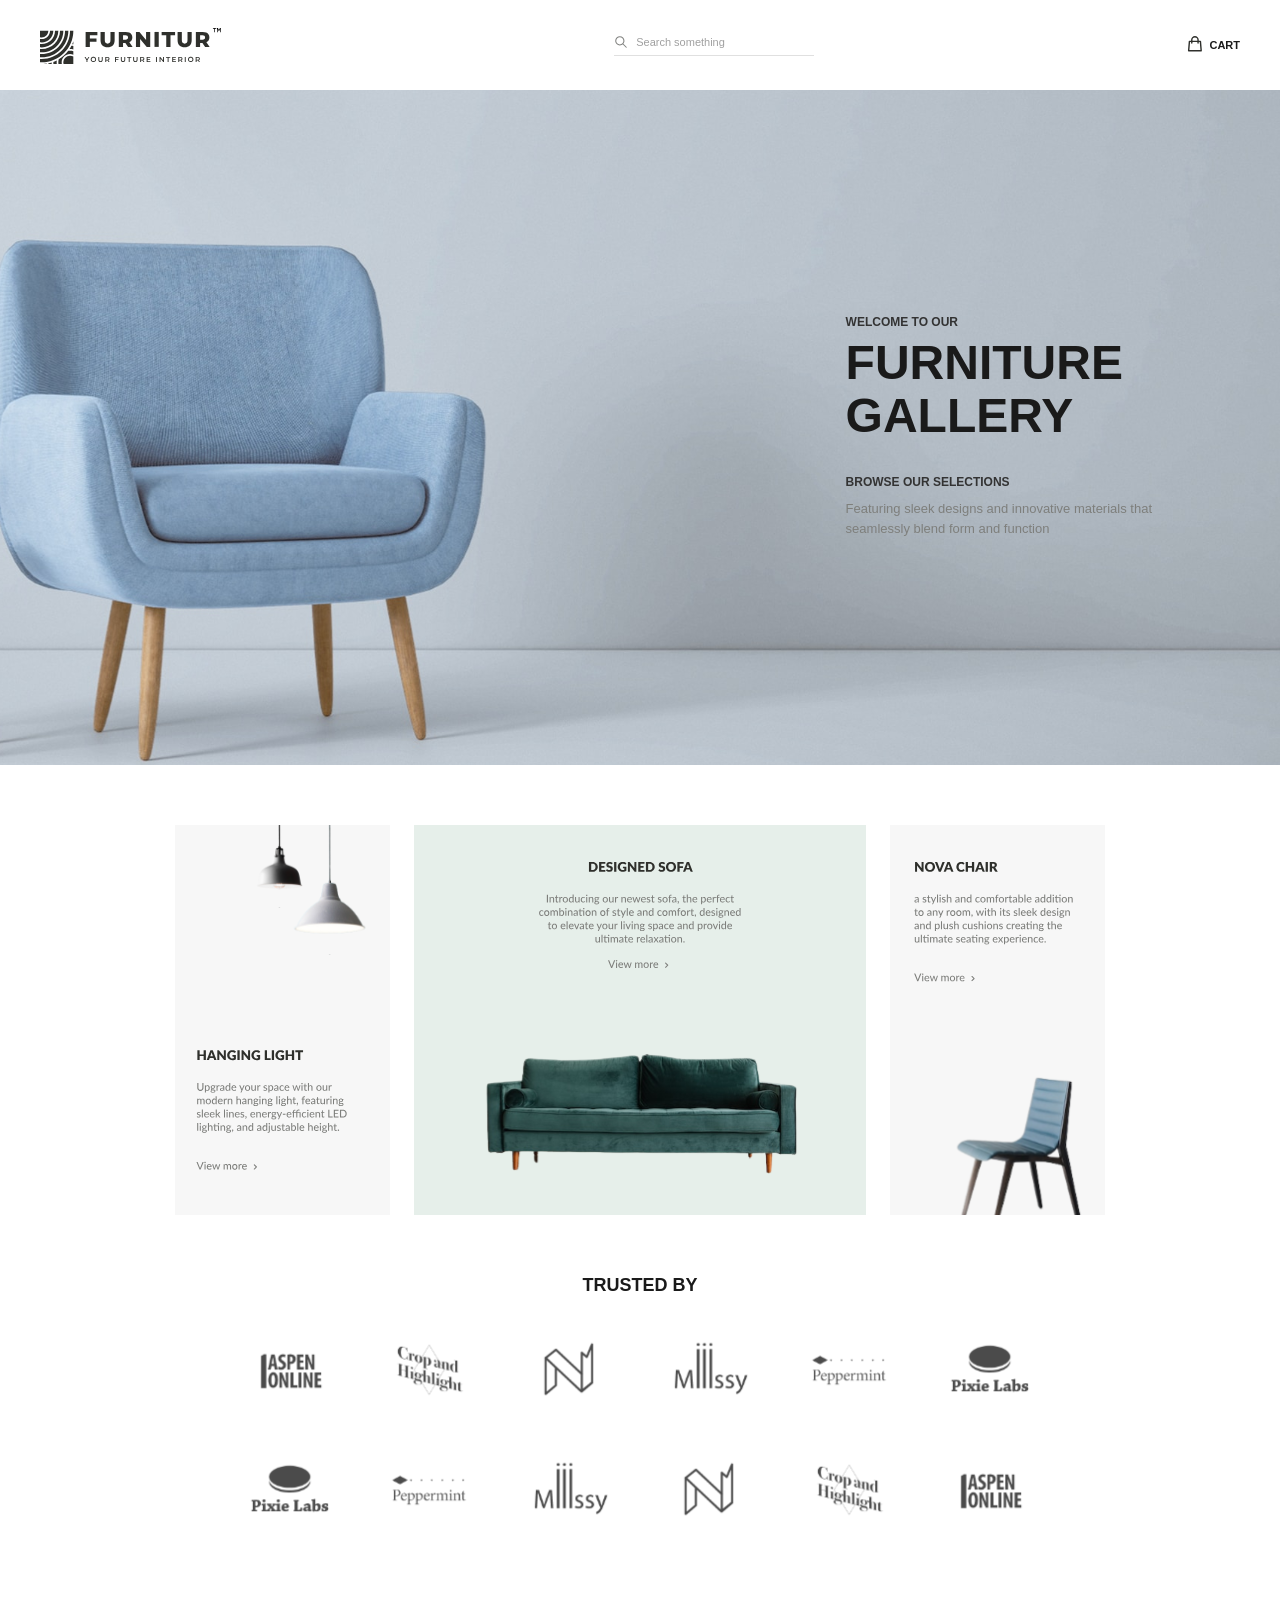
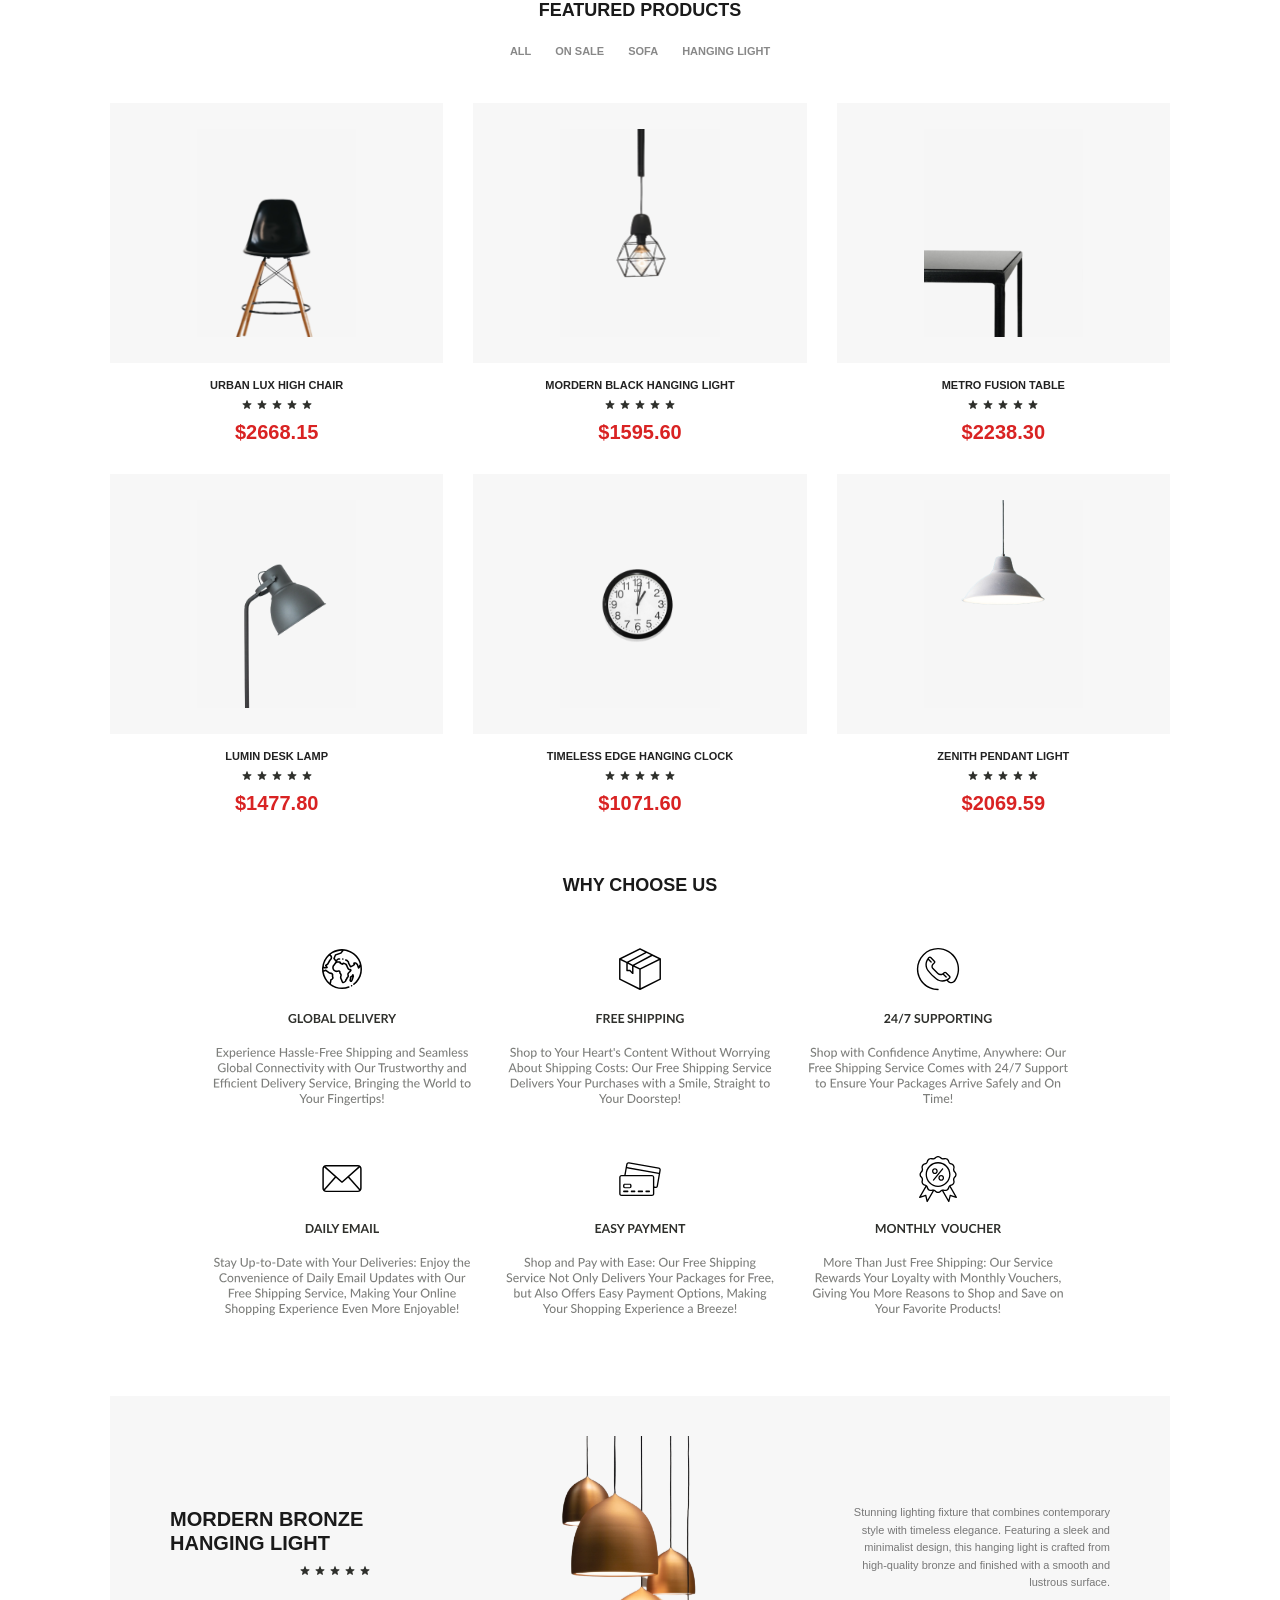
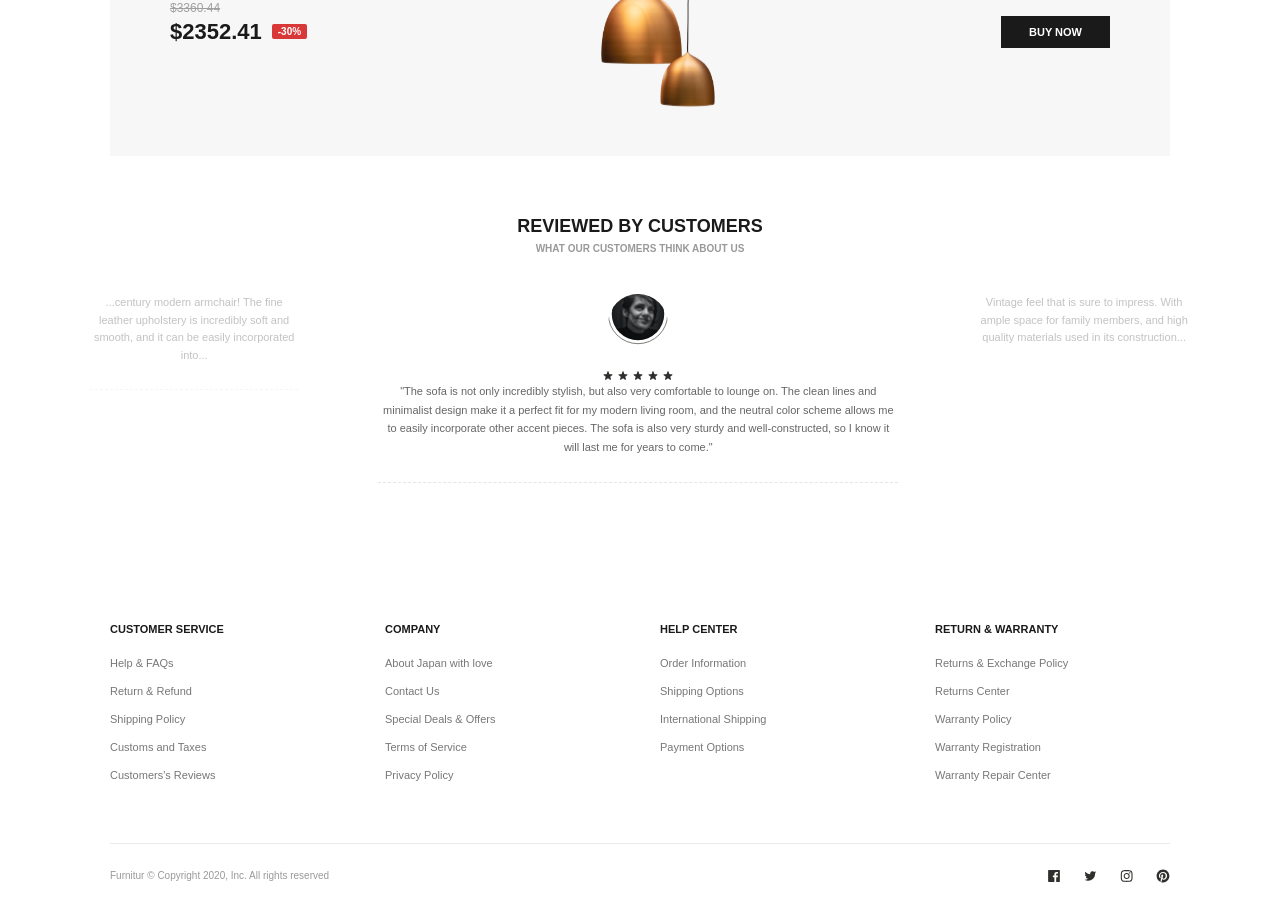
==== commit 82857462: "Comment out navigation links and actions Commented out navigation links and actions in the HTML." ====
--- a/index.html
+++ b/index.html
@@ -23,19 +23,19 @@
         </div>
 
         <!-- Center: Navigation Links -->
-        <ul class="nav-items-text">
+        <!-- <ul class="nav-items-text">
             <li><a href="index.html">HOME</a></li>
             <li class="dropdown"><a href="#">SHOP <span class="arrow">▾</span></a></li>
             <li><a href="#">BLOG</a></li>
             <li><a href="#">ABOUT US</a></li>
-        </ul>
+        </ul> -->
 
         <!-- Right: Actions -->
         <ul class="nav-items-right">
-            <li class="nav-item-link">
+            <!-- <li class="nav-item-link">
                 <img src="assets/heart-icon.svg" alt="Love">
                 <span>LOVE</span>
-            </li>
+            </li> -->
             <li class="nav-item-link">
     <a href="cart.html" class="cart-link">
         <span class="cart-icon-wrap">
@@ -250,4 +250,4 @@
 </footer>
 </body>
 
-</html>+</html>
--- a/style.css
+++ b/style.css
@@ -2447,3 +2447,430 @@
 .reset-all-btn:hover {
     color: #666666;
 }
+
+
+/* ================================================= */
+/* ===================== RESPONSIVE ================= */
+/* ================================================= */
+
+/* ---------- TABLET (≤1024px) ---------- */
+@media (max-width: 1024px) {
+
+    .navbar {
+        padding: 0 24px;
+    }
+
+    .nav-items-text {
+        gap: 20px;
+    }
+
+    .search-bar {
+        width: 140px;
+    }
+
+    .main-text h1 {
+        font-size: 38px;
+    }
+
+    .product-container,
+    .search-grid {
+        grid-template-columns: repeat(2, 1fr);
+    }
+
+    .banners {
+        flex-wrap: wrap;
+    }
+
+    .banners img {
+        width: 48%;
+        height: auto;
+    }
+
+    .search-layout {
+        gap: 24px;
+    }
+
+    .sidebar-filters {
+        width: 190px;
+    }
+
+    .product-detail-section {
+        gap: 24px;
+    }
+
+    .product-info-card {
+        width: 320px;
+    }
+
+    .tab-content {
+        gap: 30px;
+    }
+
+    .reviews-container {
+        gap: 40px;
+    }
+
+    .review-form-wrapper {
+        flex: 0 0 260px;
+    }
+
+    .checkout-layout {
+        grid-template-columns: 1fr;
+        gap: 40px;
+    }
+
+    .cart-page-layout {
+        grid-template-columns: 1.6fr 1fr;
+    }
+
+    .footer-links {
+        grid-template-columns: repeat(2, 1fr);
+        gap: 30px;
+    }
+}
+
+/* ---------- SMALL TABLET / LARGE MOBILE (≤820px) ---------- */
+@media (max-width: 820px) {
+
+    .search-layout {
+        flex-direction: column;
+    }
+
+    .sidebar-filters {
+        width: 100%;
+    }
+
+    .filter-group {
+        margin-bottom: 24px;
+    }
+
+    .product-detail-section {
+        flex-direction: column;
+        text-align: center;
+    }
+
+    .product-info-card {
+        width: 100%;
+        max-width: 420px;
+    }
+
+    .product-media {
+        min-height: 280px;
+    }
+
+    .tab-content {
+        flex-direction: column;
+        gap: 30px;
+    }
+
+    .reviews-container {
+        flex-direction: column;
+        align-items: stretch;
+    }
+
+    .review-form-wrapper {
+        flex: none;
+        width: 100%;
+    }
+
+    .why-choose-us,
+    .why-choose-us-reverse {
+        flex-wrap: wrap;
+        gap: 16px;
+    }
+
+    .why-choose-us img,
+    .why-choose-us-reverse img {
+        height: 100px;
+    }
+
+    .promo-banner {
+        flex-direction: column;
+        text-align: center;
+        padding: 30px 24px;
+        gap: 24px;
+    }
+
+    .promo-left,
+    .promo-right {
+        max-width: 100%;
+        align-items: center;
+        text-align: center;
+    }
+
+    .promo-right p {
+        margin-bottom: 16px;
+    }
+}
+
+/* ---------- MOBILE (≤768px) ---------- */
+@media (max-width: 768px) {
+
+    /* Navbar */
+    .navbar {
+    flex-wrap: wrap;
+    height: auto;
+    padding: 16px 20px;
+    gap: 12px;
+    justify-content: space-between;
+}
+
+.nav-logo {
+    order: 1;
+}
+
+.nav-items-right {
+    order: 1;
+}
+
+.search-bar {
+    order: 3;
+    width: 100%;
+    max-width: 100%;
+    margin-left: 0;
+    margin-top: 4px;
+}
+
+.nav-items-text {
+    order: 4;
+    width: 100%;
+    justify-content: center;
+    gap: 16px;
+    flex-wrap: wrap;
+}
+
+   
+
+    .nav-items-right {
+        gap: 16px;
+    }
+
+    /* Hero */
+    .main {
+        height: auto;
+        padding: 60px 24px;
+        justify-content: center;
+        text-align: center;
+    }
+
+    .main-text {
+        max-width: 100%;
+    }
+
+    .main-text h1 {
+        font-size: 30px;
+    }
+
+    .main-text img {
+        margin-left: auto;
+        margin-right: auto;
+    }
+
+    /* Product grids */
+    .product-container,
+    .search-grid {
+        grid-template-columns: repeat(2, 1fr);
+        gap: 16px;
+    }
+
+    .card-img-wrapper {
+        height: 180px;
+    }
+
+    /* List view stacks on mobile instead of staying row-based */
+    .search-grid.list-view .card,
+    .search-grid.list-view .card-link {
+        flex-direction: column;
+        align-items: center;
+        text-align: center;
+    }
+
+    .search-grid.list-view .card-img-wrapper {
+        width: 100%;
+        height: 180px;
+    }
+
+    .search-grid.list-view .add-to-cart-btn {
+        width: 100%;
+    }
+
+    /* Results toolbar */
+    .results-toolbar {
+        flex-direction: column;
+        align-items: flex-start;
+        gap: 12px;
+    }
+
+    .toolbar-left {
+        flex-wrap: wrap;
+    }
+
+    /* Cart & checkout step tracker */
+    .cart-steps {
+        overflow-x: auto;
+        justify-content: flex-start;
+        gap: 20px;
+        max-width: 100%;
+        padding-bottom: 10px;
+    }
+
+    .cart-steps::before {
+        display: none;
+    }
+
+    .cart-step {
+        max-width: 110px;
+        flex-shrink: 0;
+    }
+
+    .step-desc {
+        display: none;
+    }
+
+    /* Cart & checkout layouts */
+    .cart-page-layout,
+    .checkout-layout {
+        grid-template-columns: 1fr;
+    }
+
+    .cart-row {
+        flex-direction: column;
+        align-items: flex-start;
+    }
+
+    .cart-item-img-wrapper {
+        width: 100%;
+        height: 140px;
+    }
+
+    .cart-item-bottom {
+        width: 100%;
+    }
+
+    .form-row,
+    .form-row.three-col {
+        grid-template-columns: 1fr;
+    }
+
+    .payment-options {
+        grid-template-columns: 1fr;
+    }
+
+    .order-item-row {
+        flex-wrap: wrap;
+    }
+
+    /* Reviews */
+    .reviews-section {
+        margin: 40px auto;
+    }
+
+    /* FAQ */
+    .faq-section {
+        margin: 50px auto;
+    }
+
+    .faq-title {
+        font-size: 18px;
+    }
+
+    /* Footer */
+    .footer-links {
+        grid-template-columns: 1fr 1fr;
+        gap: 24px;
+    }
+
+    .footer-bottom {
+        flex-direction: column;
+        gap: 12px;
+        text-align: center;
+    }
+
+    /* Trusted-by logos */
+    .trust-logos,
+    .trust-logos-reverse {
+        flex-wrap: wrap;
+        gap: 20px;
+    }
+
+    .trust-logos img,
+    .trust-logos-reverse img {
+        height: 60px;
+    }
+}
+
+/* ---------- SMALL MOBILE (≤480px) ---------- */
+@media (max-width: 480px) {
+
+    .navbar {
+        padding: 12px 16px;
+    }
+
+    .nav-logo img {
+        height: 30px;
+    }
+
+    .main-text h1 {
+        font-size: 24px;
+    }
+
+    .main-text p {
+        font-size: 12px;
+    }
+
+    /* Single-column product grids on very small screens */
+    .product-container,
+    .search-grid {
+        grid-template-columns: 1fr;
+    }
+
+    .card-img-wrapper {
+        height: 220px;
+    }
+
+    .result-heading {
+        font-size: 15px;
+    }
+
+    .checkout-section-title {
+        font-size: 14px;
+    }
+
+    .product-info-card {
+        padding: 20px;
+    }
+
+    .option-buttons {
+        flex-wrap: wrap;
+    }
+
+    .purchase-row {
+        flex-direction: column;
+        align-items: stretch;
+        gap: 14px;
+    }
+
+    .quantity-picker {
+        justify-content: center;
+    }
+
+    .cart-summary,
+    .checkout-order-wrapper {
+        padding: 20px;
+    }
+
+    .footer-links {
+        grid-template-columns: 1fr;
+        gap: 20px;
+    }
+
+    .promo-center img {
+        max-height: 180px;
+    }
+
+    .review-header {
+        flex-direction: column;
+        align-items: flex-start;
+        gap: 8px;
+    }
+}
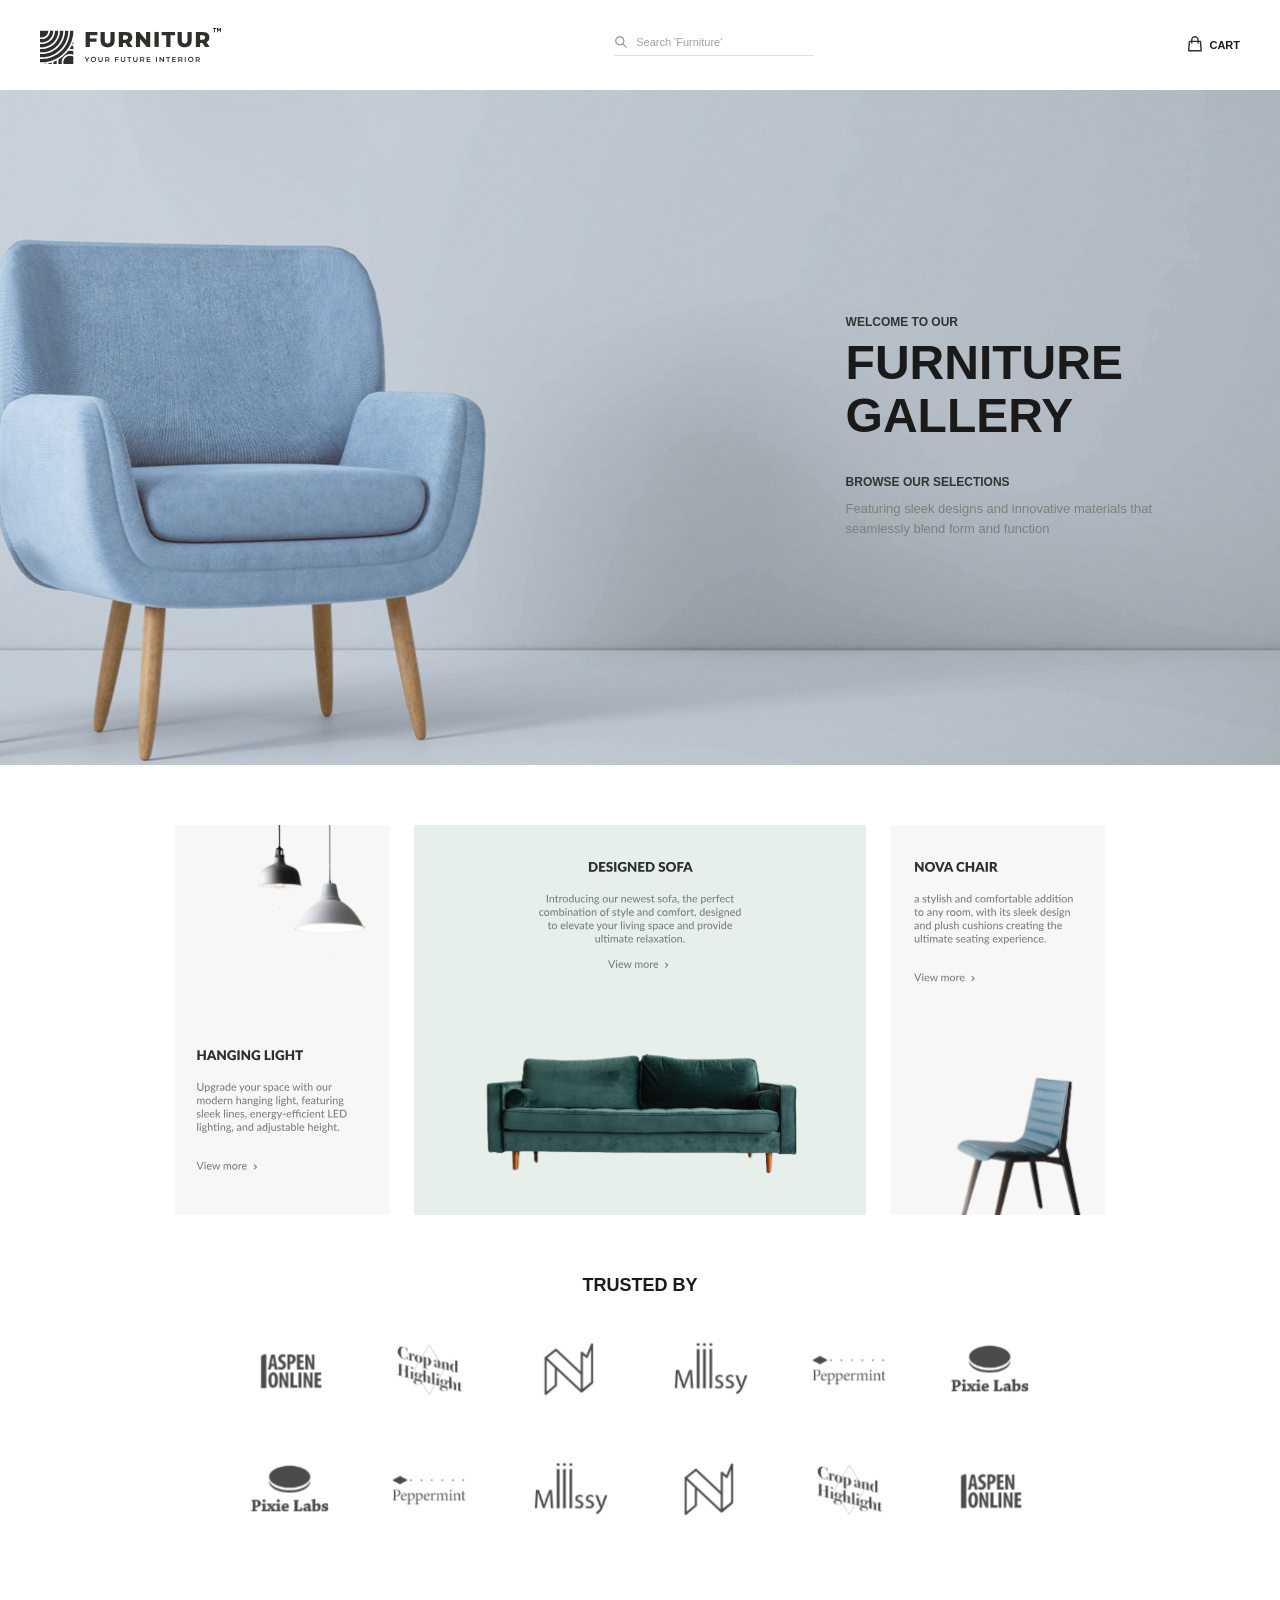
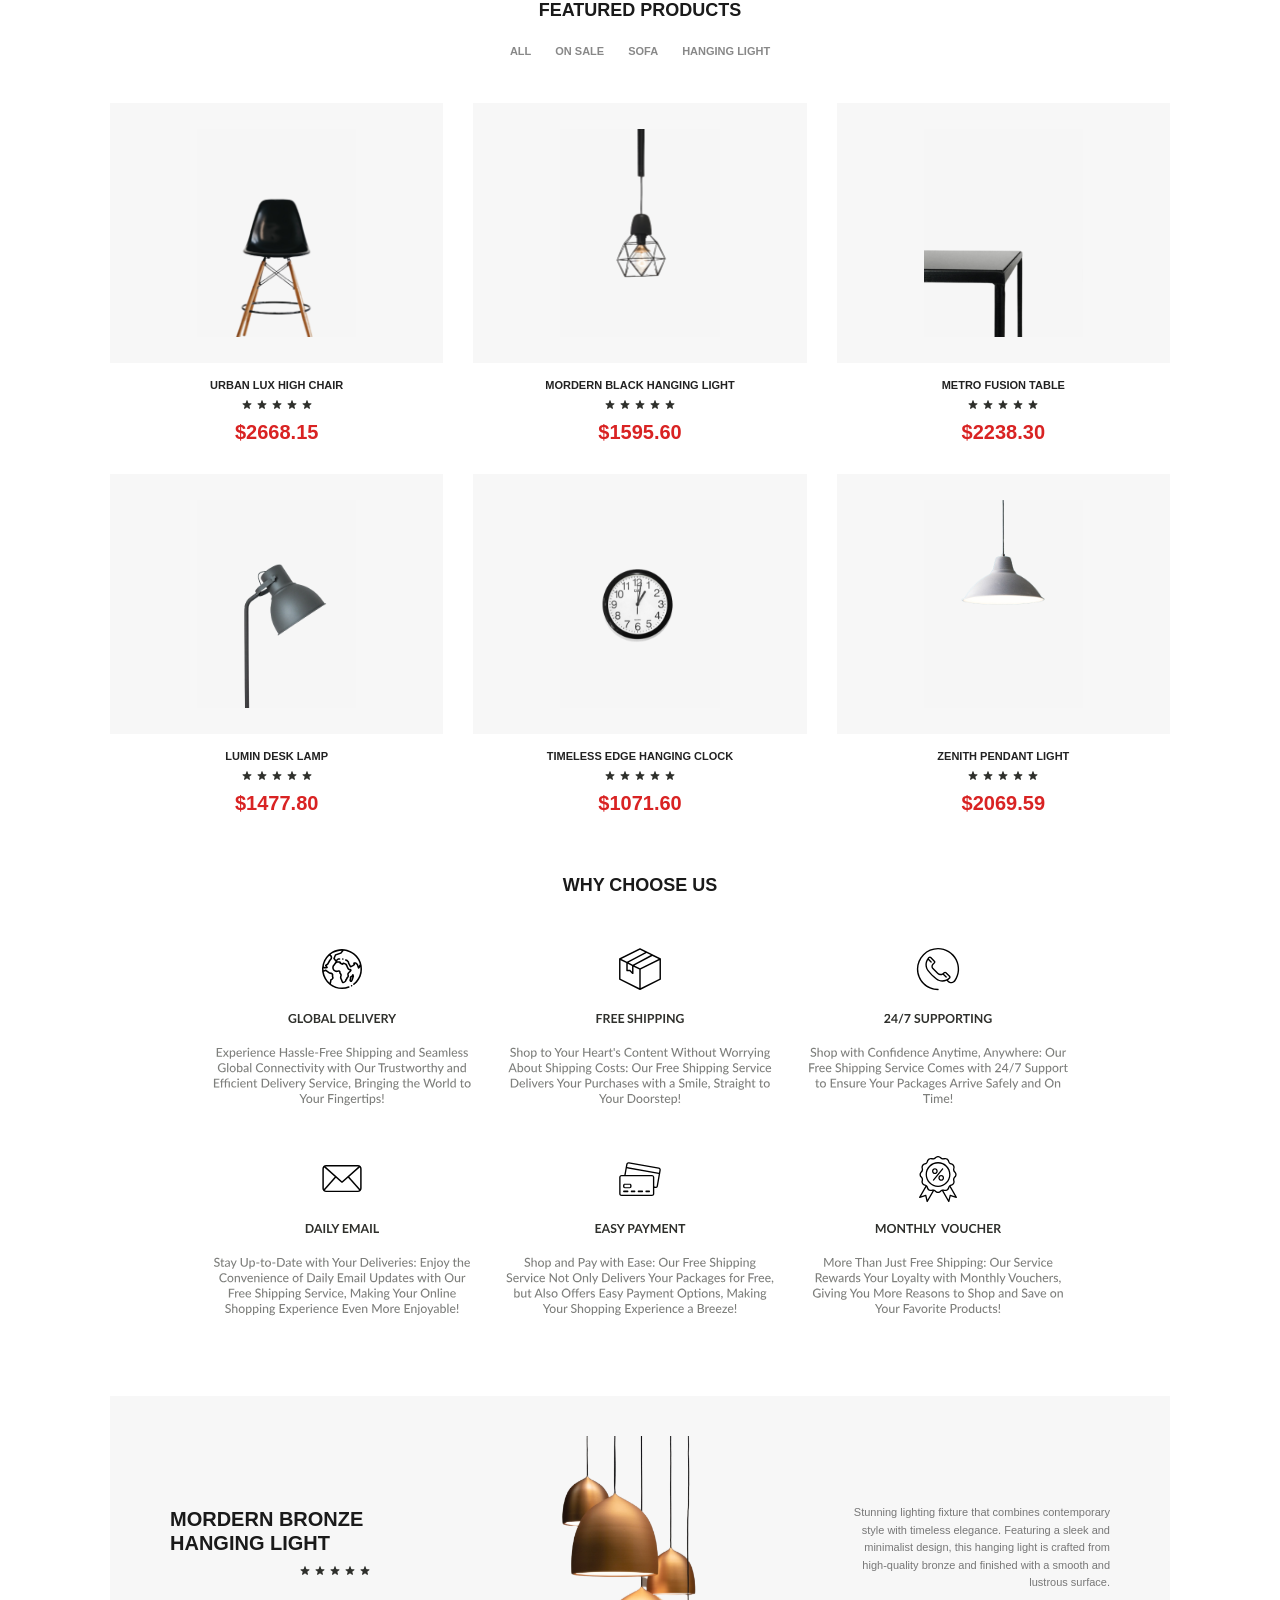
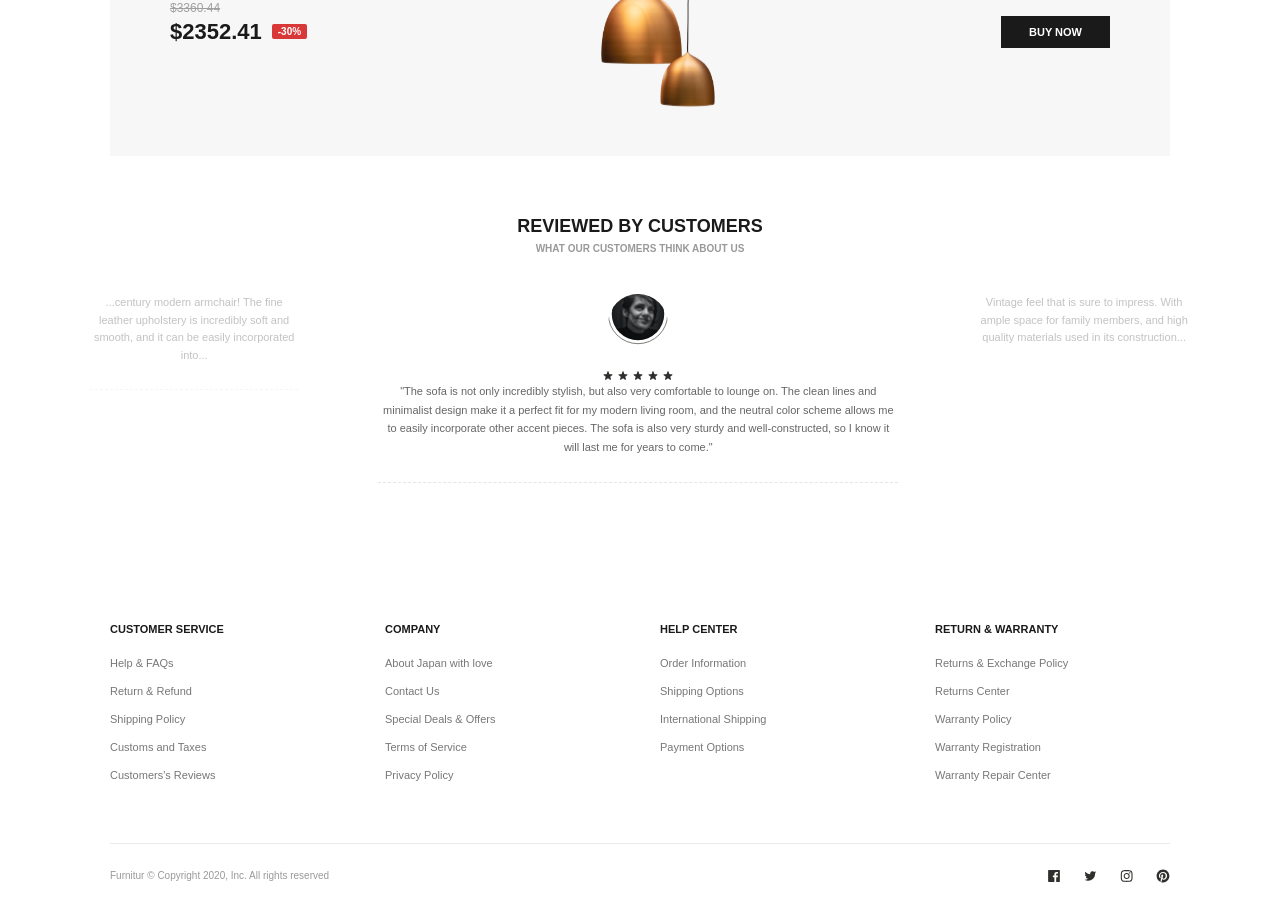
==== commit 02c424d2: "Update search input placeholder text" ====
--- a/index.html
+++ b/index.html
@@ -19,7 +19,7 @@
 
         <div class="search-bar">
             <img src="assets/search-icon.svg" alt="Search" class="search-icon" id="search-btn">
-            <input class="search-input" type="text" placeholder="Search something">
+            <input class="search-input" type="text" placeholder="Search 'Furniture'">
         </div>
 
         <!-- Center: Navigation Links -->
